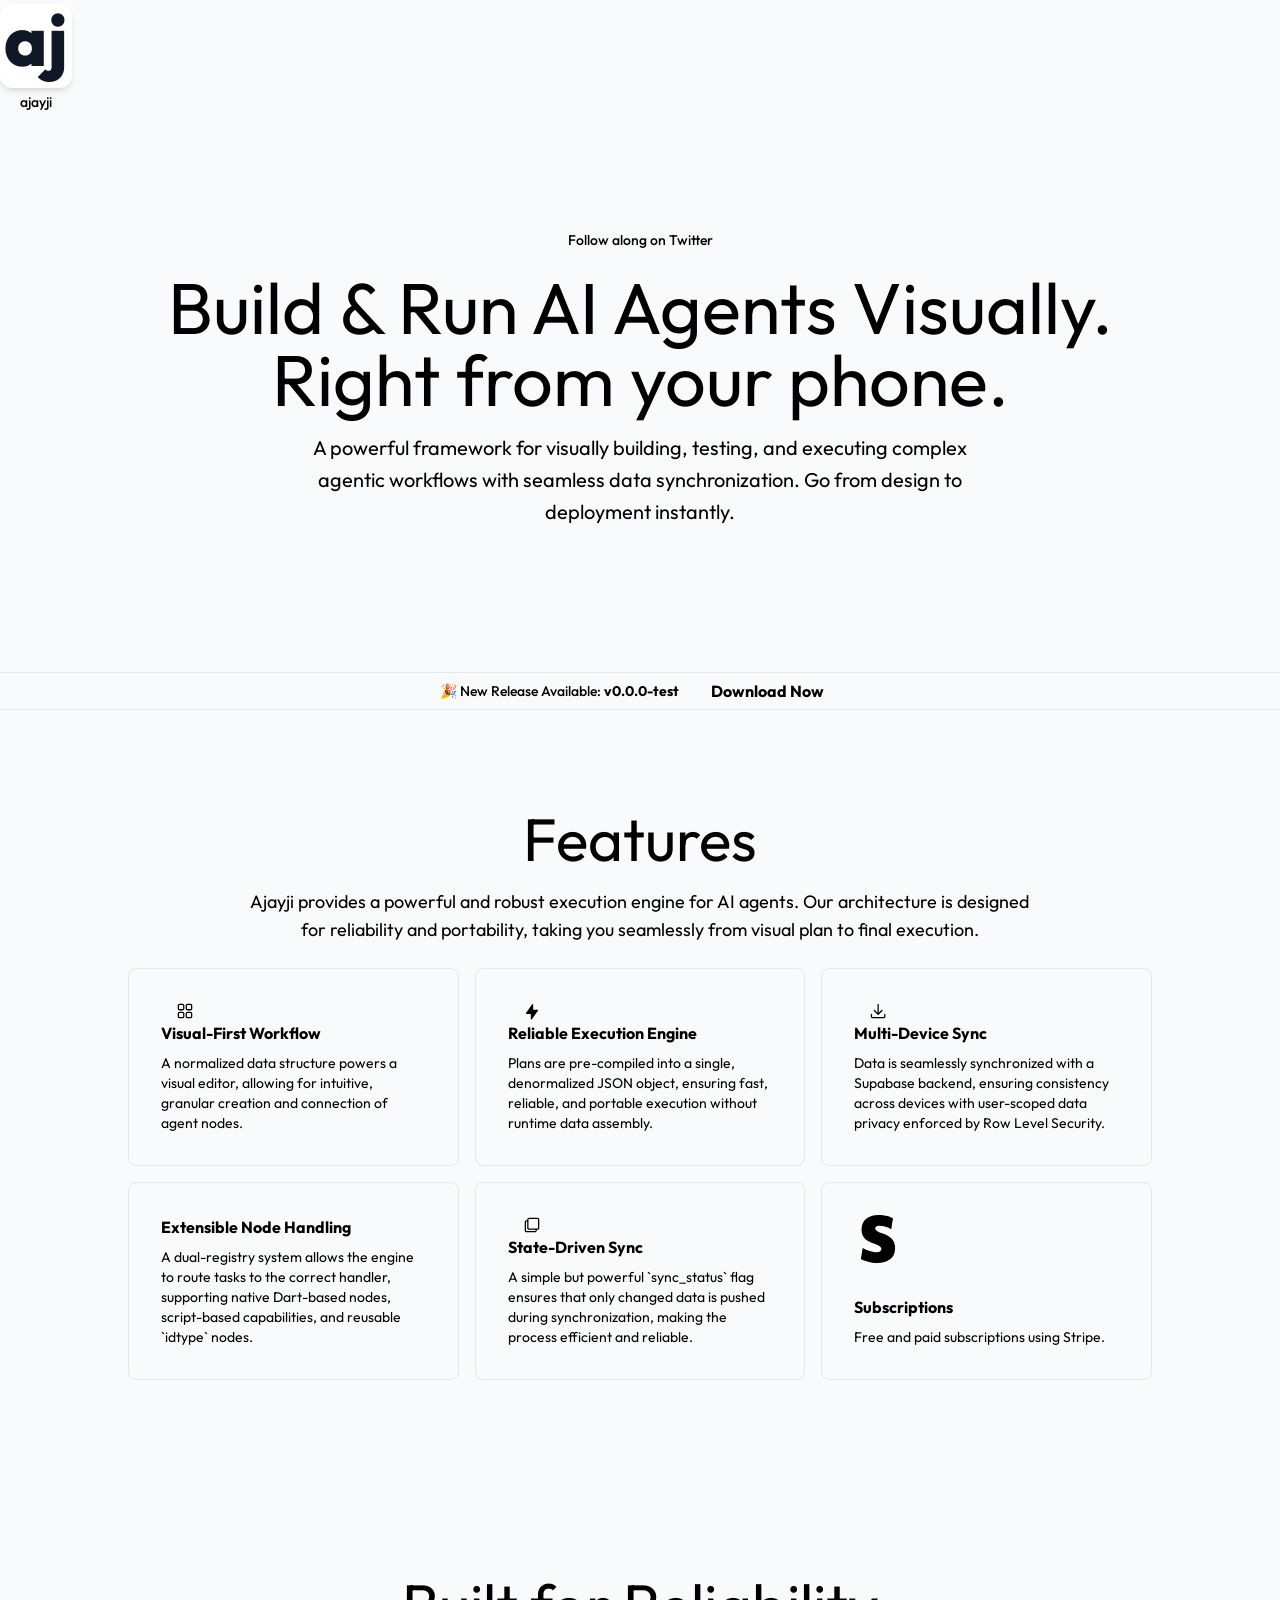
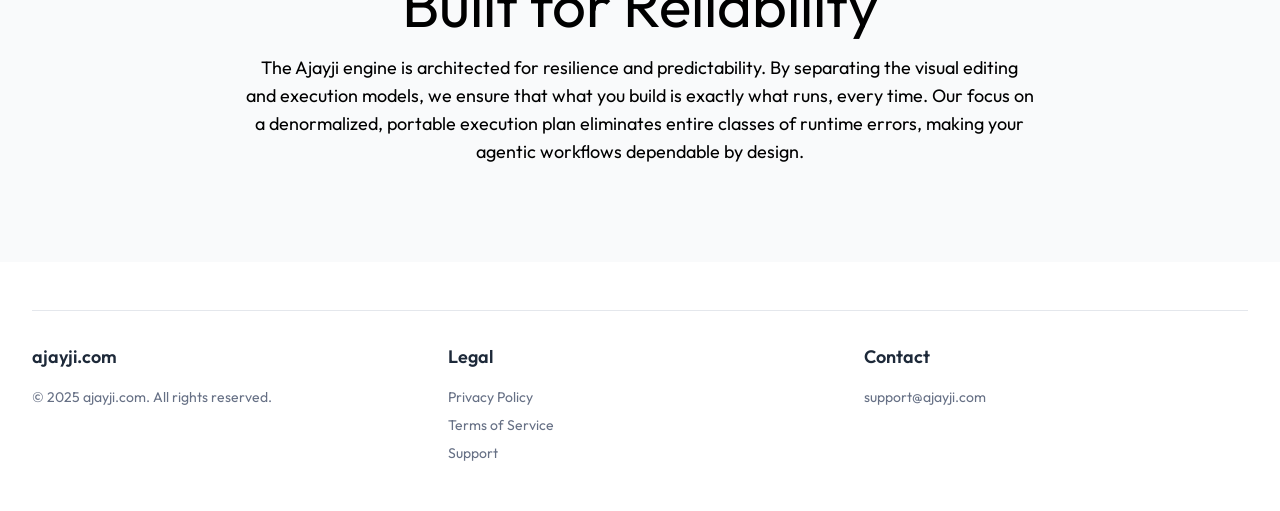
==== index.html @ 63d3f3fa "changed the text download now to black" ====
<!doctype html>
<html lang="en">
  <head>
    <meta charset="utf-8" />
    <meta name="viewport" content="width=device-width, initial-scale=1" />
    <link
      rel="preload"
      href="assets/7b0b24f36b1a6d0b-s.p.woff2"
      as="font"
      crossorigin=""
      type="font/woff2"
    />
    <link rel="stylesheet" href="css/styles.css" />
    <meta name="next-size-adjust" content="" />
    <meta
      name="theme-color"
      media="(prefers-color-scheme: light)"
      content="white"
    />
    <meta
      name="theme-color"
      media="(prefers-color-scheme: dark)"
      content="black"
    />
    <title>ajayji</title>
    <meta
      name="description"
      content="A powerful framework for visually building, testing, and executing complex agentic workflows with seamless data synchronization. Go from design to deployment instantly."
    />
    <link rel="author" href="https://ajayji.com" />
    <meta name="author" content="ajayji" />
    <link rel="manifest" href="/site.webmanifest" />
    <meta
      name="keywords"
      content="Next.js,React,Tailwind CSS,Server Components,Radix UI"
    />
    <meta name="creator" content="ajayji" />
    <meta property="og:title" content="ajayji" />
    <meta
      property="og:description"
      content="A powerful framework for visually building, testing, and executing complex agentic workflows with seamless data synchronization. Go from design to deployment instantly."
    />
    <meta property="og:url" content="https://ajayji.com" />
    <meta property="og:site_name" content="ajayji" />
    <meta property="og:locale" content="en_US" />
    <meta property="og:type" content="website" />
    <meta name="twitter:card" content="summary_large_image" />
    <meta name="twitter:creator" content="@teamajayji" />
    <meta name="twitter:title" content="ajayji" />
    <meta
      name="twitter:description"
      content="A powerful framework for visually building, testing, and executing complex agentic workflows with seamless data synchronization. Go from design to deployment instantly."
    />
    <meta name="twitter:image" content="https://ajayji.com/og.jpg" />
    <link rel="shortcut icon" href="/favicon.ico" />
    <link rel="icon" href="/favicon.ico" />
    <link rel="apple-touch-icon" href="/apple-touch-icon.png" />
      <link rel="preconnect" href="https://fonts.googleapis.com">
    <link rel="preconnect" href="https://fonts.gstatic.com" crossorigin>
    <link href="https://fonts.googleapis.com/css2?family=Outfit:wght@100..900&display=swap" rel="stylesheet">
  </head>
  <body class="__className_ed3508 dark:bg-gray-900">
    <div class="flex min-h-screen flex-col">
      <header class="z-40 bg-background flex justify-center pt-4">
        <div class="flex h-20 items-center justify-between py-6 container">
          <div class="flex gap-6 md:gap-10">
            <a class="flex flex-col items-center space-y-1 mt-1" href="/">
              <div
                class="bg-white dark:bg-gray-800 rounded-xl pt-0 pb-3 pl-1 pr-1 shadow-md"
              >
                <span
                  class="font-extrabold text-7xl leading-none text-black dark:text-white"
                  >aj
                </span>
              </div>
              <span class="text-sm font-medium">ajayji </span>
            </a>
          </div>
        </div>
      </header>
      <main class="flex-1">
        <section
          class="space-y-6 pb-8 pt-6 md:pb-12 md:pt-10 lg:py-32 flex justify-center"
        >
          <div class="container flex max-w-[64rem] flex-col items-center gap-4 text-center">
            <a class="rounded-2xl bg-muted px-4 py-1.5 text-sm font-medium" target="_blank" href="https://x.com/teamajayji">
              Follow along on Twitter
            </a>
            <h1 class="font-heading text-3xl sm:text-5xl md:text-6xl lg:text-7xl">
              Build & Run AI Agents Visually. Right from your phone.
            </h1>
            <p class="max-w-[42rem] leading-normal text-muted-foreground sm:text-xl sm:leading-8">
              A powerful framework for visually building, testing, and executing complex agentic workflows with seamless data synchronization. Go from design to deployment instantly.
            </p>
            <div class="space-x-4"></div>
          </div>
        </section>

        <!-- LATEST_RELEASE_START -->
        <section class="py-4 flex justify-center bg-blue-50 dark:bg-blue-900/20 border-y border-blue-100 dark:border-blue-800">
            <div class="container flex items-center justify-center gap-4 text-center">
                <span class="text-sm font-medium text-blue-800 dark:text-blue-200">
                    🎉 New Release Available: <strong>v0.0.0-test</strong>
                </span>
                <a href="https://github.com/teamajayji/release/releases/tag/v0.0.0-test" target="_blank" class="rounded-full bg-blue-600 px-4 py-1.5 text-xs font-bold text-black hover:bg-blue-700 transition-colors dark:text-black" style="color: black !important;">
                    Download Now
                </a>
            </div>
        </section>
        <!-- LATEST_RELEASE_END -->

        <section id="features" class="space-y-6 bg-slate-50 py-8 dark:bg-transparent md:py-12 lg:py-24 flex justify-center">
          <div class="container flex flex-col items-center">
            <div
              class="mx-auto flex max-w-[58rem] flex-col items-center space-y-4 text-center"
            >
              <h2
                class="font-heading text-3xl leading-[1.1] sm:text-3xl md:text-6xl"
              >
                Features
              </h2>
              <p
                class="max-w-[85%] leading-normal text-muted-foreground sm:text-lg sm:leading-7"
              >
                Ajayji provides a powerful and robust execution engine for AI
                agents. Our architecture is designed for reliability and
                portability, taking you seamlessly from visual plan to final
                execution.
              </p>
            </div>
            <div
              class="mx-auto grid justify-center gap-4 sm:grid-cols-2 md:max-w-[64rem] md:grid-cols-3 pt-6"
            >
              <div
                class="relative overflow-hidden rounded-lg border bg-background p-2"
              >
                <div
                  class="flex h-[180px] flex-col justify-between rounded-md p-6"
                >
                  <svg
                    width="24"
                    height="24"
                    viewBox="0 0 24 24"
                    fill="none"
                    xmlns="http://www.w3.org/2000/svg"
                    class="h-12 w-12 fill-current"
                  >
                    <path
                      fill-rule="evenodd"
                      clip-rule="evenodd"
                      d="M5.5 3.25C4.25736 3.25 3.25 4.25736 3.25 5.5V8.99998C3.25 10.2426 4.25736 11.25 5.5 11.25H9C10.2426 11.25 11.25 10.2426 11.25 8.99998V5.5C11.25 4.25736 10.2426 3.25 9 3.25H5.5ZM4.75 5.5C4.75 5.08579 5.08579 4.75 5.5 4.75H9C9.41421 4.75 9.75 5.08579 9.75 5.5V8.99998C9.75 9.41419 9.41421 9.74998 9 9.74998H5.5C5.08579 9.74998 4.75 9.41419 4.75 8.99998V5.5ZM5.5 12.75C4.25736 12.75 3.25 13.7574 3.25 15V18.5C3.25 19.7426 4.25736 20.75 5.5 20.75H9C10.2426 20.75 11.25 19.7427 11.25 18.5V15C11.25 13.7574 10.2426 12.75 9 12.75H5.5ZM4.75 15C4.75 14.5858 5.08579 14.25 5.5 14.25H9C9.41421 14.25 9.75 14.5858 9.75 15V18.5C9.75 18.9142 9.41421 19.25 9 19.25H5.5C5.08579 19.25 4.75 18.9142 4.75 18.5V15ZM12.75 5.5C12.75 4.25736 13.7574 3.25 15 3.25H18.5C19.7426 3.25 20.75 4.25736 20.75 5.5V8.99998C20.75 10.2426 19.7426 11.25 18.5 11.25H15C13.7574 11.25 12.75 10.2426 12.75 8.99998V5.5ZM15 4.75C14.5858 4.75 14.25 5.08579 14.25 5.5V8.99998C14.25 9.41419 14.5858 9.74998 15 9.74998H18.5C18.9142 9.74998 19.25 9.41419 19.25 8.99998V5.5C19.25 5.08579 18.9142 4.75 18.5 4.75H15ZM15 12.75C13.7574 12.75 12.75 13.7574 12.75 15V18.5C12.75 19.7426 13.7574 20.75 15 20.75H18.5C19.7426 20.75 20.75 19.7427 20.75 18.5V15C20.75 13.7574 19.7426 12.75 18.5 12.75H15ZM14.25 15C14.25 14.5858 14.5858 14.25 15 14.25H18.5C18.9142 14.25 19.25 14.5858 19.25 15V18.5C19.25 18.9142 18.9142 19.25 18.5 19.25H15C14.5858 19.25 14.25 18.9142 14.25 18.5V15Z"
                      fill="currentColor"
                    ></path>
                  </svg>
                  <div class="space-y-2">
                    <h3 class="font-bold">Visual-First Workflow</h3>
                    <p class="text-sm text-muted-foreground">
                      A normalized data structure powers a visual editor,
                      allowing for intuitive, granular creation and connection
                      of agent nodes.
                    </p>
                  </div>
                </div>
              </div>
              <div
                class="relative overflow-hidden rounded-lg border bg-background p-2"
              >
                <div
                  class="flex h-[180px] flex-col justify-between rounded-md p-6"
                >
                  <svg
                    width="24"
                    height="26"
                    viewBox="0 0 24 26"
                    fill="none"
                    xmlns="http://www.w3.org/2000/svg"
                    class="h-12 w-12 fill-current"
                  >
                    <path
                      d="M12.814 4.75L4.78516 16.0352H11.1859L11.1859 23.25L19.2148 11.9648L12.814 11.9648V4.75Z"
                      stroke="currentColor"
                      stroke-width="1.5"
                      stroke-linecap="round"
                      stroke-linejoin="round"
                    ></path>
                  </svg>
                  <div class="space-y-2">
                    <h3 class="font-bold">Reliable Execution Engine</h3>
                    <p class="text-sm">
                      Plans are pre-compiled into a single, denormalized JSON
                      object, ensuring fast, reliable, and portable execution
                      without runtime data assembly.
                    </p>
                  </div>
                </div>
              </div>
              <div
                class="relative overflow-hidden rounded-lg border bg-background p-2"
              >
                <div
                  class="flex h-[180px] flex-col justify-between rounded-md p-6"
                >
                  <svg
                    class="fill-current h-12 w-12"
                    width="25"
                    height="24"
                    viewBox="0 0 25 24"
                    fill="none"
                    xmlns="http://www.w3.org/2000/svg"
                  >
                    <path
                      fill-rule="evenodd"
                      clip-rule="evenodd"
                      d="M12.6686 16.75C12.4526 16.75 12.2579 16.6587 12.1211 16.5126L7.5115 11.9059C7.21851 11.6131 7.21836 11.1382 7.51116 10.8452C7.80396 10.5523 8.27883 10.5521 8.57182 10.8449L11.9186 14.1896V4C11.9186 3.58579 12.2544 3.25 12.6686 3.25C13.0828 3.25 13.4186 3.58579 13.4186 4V14.1854L16.7615 10.8449C17.0545 10.5521 17.5294 10.5523 17.8222 10.8453C18.115 11.1383 18.1148 11.6131 17.8218 11.9059L13.2469 16.4776C13.1093 16.644 12.9013 16.75 12.6686 16.75ZM5.41663 16C5.41663 15.5858 5.08084 15.25 4.66663 15.25C4.25241 15.25 3.91663 15.5858 3.91663 16V18.5C3.91663 19.7426 4.92399 20.75 6.16663 20.75H19.1675C20.4101 20.75 21.4175 19.7426 21.4175 18.5V16C21.4175 15.5858 21.0817 15.25 20.6675 15.25C20.2533 15.25 19.9175 15.5858 19.9175 16V18.5C19.9175 18.9142 19.5817 19.25 19.1675 19.25H6.16663C5.75241 19.25 5.41663 18.9142 5.41663 18.5V16Z"
                      fill="currentColor"
                    ></path>
                  </svg>
                  <div class="space-y-2">
                    <h3 class="font-bold">Multi-Device Sync</h3>
                    <p class="text-sm text-muted-foreground">
                      Data is seamlessly synchronized with a Supabase backend,
                      ensuring consistency across devices with user-scoped data
                      privacy enforced by Row Level Security.
                    </p>
                  </div>
                </div>
              </div>
              <div
                class="relative overflow-hidden rounded-lg border bg-background p-2"
              >
                <div
                  class="flex h-[180px] flex-col justify-between rounded-md p-6"
                >
                  <svg
                    width="24"
                    height="24"
                    viewBox="0 0 24 24"
                    fill="none"
                    xmlns="http://www.w3.org/2000/svg"
                    class="h-12 w-12 fill-current"
                  >
                    <path
                      fill-rule="evenodd"
                      clip-rule="evenodd"
                      d="M14 2.75C14 2.33579 14.3358 2 14.75 2C15.1642 2 15.5 2.33579 15.5 2.75V5.73291L17.75 5.73291H19C19.4142 5.73291 19.75 6.0687 19.75 6.48291C19.75 6.89712 19.4142 7.23291 19 7.23291H18.5L18.5 12.2329C18.5 15.5691 15.9866 18.3183 12.75 18.6901V21.25C12.75 21.6642 12.4142 22 12 22C11.5858 22 11.25 21.6642 11.25 21.25V18.6901C8.01342 18.3183 5.5 15.5691 5.5 12.2329L5.5 7.23291H5C4.58579 7.23291 4.25 6.89712 4.25 6.48291C4.25 6.0687 4.58579 5.73291 5 5.73291L6.25 5.73291L8.5 5.73291L8.5 2.75C8.5 2.33579 8.83579 2 9.25 2C9.66421 2 10 2.33579 10 2.75L10 5.73291L14 5.73291V2.75ZM7 7.23291L7 12.2329C7 14.9943 9.23858 17.2329 12 17.2329C14.7614 17.2329 17 14.9943 17 12.2329L17 7.23291L7 7.23291Z"
                      fill="currentColor"
                    ></path>
                  </svg>
                  <div class="space-y-2">
                    <h3 class="font-bold">Extensible Node Handling</h3>
                    <p class="text-sm text-muted-foreground">
                      A dual-registry system allows the engine to route tasks to
                      the correct handler, supporting native Dart-based nodes,
                      script-based capabilities, and reusable `idtype` nodes.
                    </p>
                  </div>
                </div>
              </div>
              <div
                class="relative overflow-hidden rounded-lg border bg-background p-2"
              >
                <div
                  class="flex h-[180px] flex-col justify-between rounded-md p-6"
                >
                  <svg
                    width="24"
                    height="24"
                    viewBox="0 0 24 24"
                    fill="none"
                    xmlns="http://www.w3.org/2000/svg"
                    class="h-12 w-12 fill-current"
                  >
                    <path
                      fill-rule="evenodd"
                      clip-rule="evenodd"
                      d="M7.75586 5.50098C7.75586 5.08676 8.09165 4.75098 8.50586 4.75098H18.4985C18.9127 4.75098 19.2485 5.08676 19.2485 5.50098L19.2485 15.4956C19.2485 15.9098 18.9127 16.2456 18.4985 16.2456H8.50586C8.09165 16.2456 7.75586 15.9098 7.75586 15.4956V5.50098ZM8.50586 3.25098C7.26322 3.25098 6.25586 4.25834 6.25586 5.50098V6.26318H5.50195C4.25931 6.26318 3.25195 7.27054 3.25195 8.51318V18.4995C3.25195 19.7422 4.25931 20.7495 5.50195 20.7495H15.4883C16.7309 20.7495 17.7383 19.7421 17.7383 18.4995L17.7383 17.7456H18.4985C19.7411 17.7456 20.7485 16.7382 20.7485 15.4956L20.7485 5.50097C20.7485 4.25833 19.7411 3.25098 18.4985 3.25098H8.50586ZM16.2383 17.7456H8.50586C7.26322 17.7456 6.25586 16.7382 6.25586 15.4956V7.76318H5.50195C5.08774 7.76318 4.75195 8.09897 4.75195 8.51318V18.4995C4.75195 18.9137 5.08774 19.2495 5.50195 19.2495H15.4883C15.9025 19.2495 16.2383 18.9137 16.2383 18.4995L16.2383 17.7456Z"
                      fill="currentColor"
                    ></path>
                  </svg>
                  <div class="space-y-2">
                    <h3 class="font-bold">State-Driven Sync</h3>
                    <p class="text-sm text-muted-foreground">
                      A simple but powerful `sync_status` flag ensures that only
                      changed data is pushed during synchronization, making the
                      process efficient and reliable.
                    </p>
                  </div>
                </div>
              </div>
              <div
                class="relative overflow-hidden rounded-lg border bg-background p-2"
              >
                <div
                  class="flex h-[180px] flex-col justify-between rounded-md p-6"
                >
                  <svg viewBox="0 0 24 24" class="h-12 w-12 fill-current">
                    <path
                      d="M13.976 9.15c-2.172-.806-3.356-1.426-3.356-2.409 0-.831.683-1.305 1.901-1.305 2.227 0 4.515.858 6.09 1.631l.89-5.494C18.252.975 15.697 0 12.165 0 9.667 0 7.589.654 6.104 1.872 4.56 3.147 3.757 4.992 3.757 7.218c0 4.039 2.467 5.76 6.476 7.219 2.585.92 3.445 1.574 3.445 2.583 0 .98-.84 1.545-2.354 1.545-1.875 0-4.965-.921-6.99-2.109l-.9 5.555C5.175 22.99 8.385 24 11.714 24c2.641 0 4.843-.624 6.328-1.813 1.664-1.305 2.525-3.236 2.525-5.732 0-4.128-2.524-5.851-6.594-7.305h.003z"
                    ></path>
                  </svg>
                  <div class="space-y-2">
                    <h3 class="font-bold">Subscriptions</h3>
                    <p class="text-sm text-muted-foreground">
                      Free and paid subscriptions using Stripe.
                    </p>
                  </div>
                </div>
              </div>
            </div>
          </div>
        </section>
        <section
          id="open-source"
          class="py-8 md:py-12 lg:py-24 flex justify-center"
        >
          <div
            class="container mx-auto flex max-w-[58rem] flex-col items-center justify-center gap-4 text-center"
          >
            <h2
              class="font-heading text-3xl leading-[1.1] sm:text-3xl md:text-6xl"
            >
              Built for Reliability
            </h2>
            <p
              class="max-w-[85%] leading-normal text-muted-foreground sm:text-lg sm:leading-7"
            >
              The Ajayji engine is architected for resilience and
              predictability. By separating the visual editing and execution
              models, we ensure that what you build is exactly what runs, every
              time. Our focus on a denormalized, portable execution plan
              eliminates entire classes of runtime errors, making your agentic
              workflows dependable by design.
            </p>
          </div>
        </section>
      </main>
      <footer class="bg-white dark:bg-gray-900">
        <div class="container mx-auto px-4 sm:px-6 lg:px-8 py-12">
          <div class="border-t border-gray-200 dark:border-gray-800 pt-8">
            <div
              class="grid grid-cols-1 md:grid-cols-3 gap-8 text-center md:text-left"
            >
              <div>
                <h3
                  class="text-lg font-semibold text-gray-800 dark:text-white/90 mb-4"
                >
                  ajayji.com
                </h3>
                <p class="text-sm text-gray-500 dark:text-gray-400">
                  © 2025 ajayji.com. All rights reserved.
                </p>
              </div>
              <div>
                <h3
                  class="text-lg font-semibold text-gray-800 dark:text-white/90 mb-4"
                >
                  Legal
                </h3>
                <ul class="space-y-2 text-sm text-gray-500 dark:text-gray-400">
                  <li>
                    <a
                      class="hover:text-brand-500 dark:hover:text-brand-400"
                      href="/privacy"
                      >Privacy Policy
                    </a>
                  </li>
                  <li>
                    <a
                      class="hover:text-brand-500 dark:hover:text-brand-400"
                      href="/terms-of-service"
                      >Terms of Service
                    </a>
                  </li>
                  <li>
                    <a
                      class="hover:text-brand-500 dark:hover:text-brand-400"
                      href="/support"
                      >Support
                    </a>
                  </li>
                </ul>
              </div>
              <div>
                <h3
                  class="text-lg font-semibold text-gray-800 dark:text-white/90 mb-4"
                >
                  Contact
                </h3>
                <p class="text-sm text-gray-500 dark:text-gray-400">
                  support@ajayji.com
                </p>
              </div>
            </div>
          </div>
        </div>
      </footer>
    </div>
    <script>
      (self.__next_f = self.__next_f || []).push([0]);
    </script>
    <script src="js/main.js" defer></script>
  </body>
</html>
---- css/styles.css ----
@font-face{font-family:Outfit;font-style:normal;font-weight:100 900;font-display:swap;src:url(../assets/98848575513c9742-s.woff2) format("woff2");unicode-range:u+0100-02ba,u+02bd-02c5,u+02c7-02cc,u+02ce-02d7,u+02dd-02ff,u+0304,u+0308,u+0329,u+1d00-1dbf,u+1e00-1e9f,u+1ef2-1eff,u+2020,u+20a0-20ab,u+20ad-20c0,u+2113,u+2c60-2c7f,u+a720-a7ff}@font-face{font-family:Outfit;font-style:normal;font-weight:100 900;font-display:swap;src:url(../assets/7b0b24f36b1a6d0b-s.p.woff2) format("woff2");unicode-range:u+00??,u+0131,u+0152-0153,u+02bb-02bc,u+02c6,u+02da,u+02dc,u+0304,u+0308,u+0329,u+2000-206f,u+20ac,u+2122,u+2191,u+2193,u+2212,u+2215,u+feff,u+fffd}@font-face{font-family:Outfit Fallback;src:local("Arial");ascent-override:100.18%;descent-override:26.05%;line-gap-override:0.00%;size-adjust:99.82%}.__className_ed3508{font-family:Outfit,Outfit Fallback;font-style:normal}

/*! tailwindcss v4.1.18 | MIT License | https://tailwindcss.com */@layer properties{@supports (((-webkit-hyphens:none)) and (not (margin-trim:inline))) or ((-moz-orient:inline) and (not (color:rgb(from red r g b)))){*,::backdrop,:after,:before{--tw-rotate-x:initial;--tw-rotate-y:initial;--tw-rotate-z:initial;--tw-skew-x:initial;--tw-skew-y:initial;--tw-pan-x:initial;--tw-pan-y:initial;--tw-pinch-zoom:initial;--tw-space-y-reverse:0;--tw-space-x-reverse:0;--tw-divide-x-reverse:0;--tw-border-style:solid;--tw-divide-y-reverse:0;--tw-leading:initial;--tw-font-weight:initial;--tw-ordinal:initial;--tw-slashed-zero:initial;--tw-numeric-figure:initial;--tw-numeric-spacing:initial;--tw-numeric-fraction:initial;--tw-shadow:0 0 #0000;--tw-shadow-color:initial;--tw-shadow-alpha:100%;--tw-inset-shadow:0 0 #0000;--tw-inset-shadow-color:initial;--tw-inset-shadow-alpha:100%;--tw-ring-color:initial;--tw-ring-shadow:0 0 #0000;--tw-inset-ring-color:initial;--tw-inset-ring-shadow:0 0 #0000;--tw-ring-inset:initial;--tw-ring-offset-width:0px;--tw-ring-offset-color:#fff;--tw-ring-offset-shadow:0 0 #0000;--tw-outline-style:solid;--tw-blur:initial;--tw-brightness:initial;--tw-contrast:initial;--tw-grayscale:initial;--tw-hue-rotate:initial;--tw-invert:initial;--tw-opacity:initial;--tw-saturate:initial;--tw-sepia:initial;--tw-drop-shadow:initial;--tw-drop-shadow-color:initial;--tw-drop-shadow-alpha:100%;--tw-drop-shadow-size:initial;--tw-backdrop-blur:initial;--tw-backdrop-brightness:initial;--tw-backdrop-contrast:initial;--tw-backdrop-grayscale:initial;--tw-backdrop-hue-rotate:initial;--tw-backdrop-invert:initial;--tw-backdrop-opacity:initial;--tw-backdrop-saturate:initial;--tw-backdrop-sepia:initial;--tw-translate-x:0;--tw-translate-y:0;--tw-translate-z:0;--tw-duration:initial;--tw-ease:initial}}}@layer theme{:host,:root{--color-orange-50:#fff6ed;--color-orange-500:#fb6514;--color-slate-50:oklch(98.4% .003 247.858);--color-gray-50:#f9fafb;--color-gray-100:#f2f4f7;--color-gray-200:#e4e7ec;--color-gray-300:#d0d5dd;--color-gray-400:#98a2b3;--color-gray-500:#667085;--color-gray-600:#475467;--color-gray-700:#344054;--color-gray-800:#1d2939;--color-gray-900:#101828;--color-black:#101828;--color-white:#fff;--spacing:.25rem;--container-3xl:48rem;--text-sm:.875rem;--text-sm--line-height:calc(1.25/.875);--text-lg:1.125rem;--text-lg--line-height:calc(1.75/1.125);--text-xl:1.25rem;--text-xl--line-height:calc(1.75/1.25);--text-2xl:1.5rem;--text-2xl--line-height:calc(2/1.5);--text-3xl:1.875rem;--text-3xl--line-height:calc(2.25/1.875);--text-4xl:2.25rem;--text-4xl--line-height:calc(2.5/2.25);--text-5xl:3rem;--text-5xl--line-height:1;--text-6xl:3.75rem;--text-6xl--line-height:1;--text-7xl:4.5rem;--text-7xl--line-height:1;--font-weight-normal:400;--font-weight-medium:500;--font-weight-semibold:600;--font-weight-bold:700;--font-weight-extrabold:800;--leading-normal:1.5;--radius-sm:.25rem;--radius-md:.375rem;--radius-lg:.5rem;--radius-xl:.75rem;--radius-2xl:1rem;--ease-in-out:cubic-bezier(.4,0,.2,1);--default-transition-duration:.15s;--default-transition-timing-function:cubic-bezier(.4,0,.2,1);--font-outfit:Outfit,sans-serif;--text-theme-sm:14px;--text-theme-sm--line-height:20px;--text-theme-xs:12px;--text-theme-xs--line-height:18px;--color-brand-50:#ecf3ff;--color-brand-300:#9cb9ff;--color-brand-400:#7592ff;--color-brand-500:#465fff;--color-brand-600:#3641f5;--color-gray-dark:#1a2231;--color-success-50:#ecfdf3;--color-success-500:#12b76a;--color-error-50:#fef3f2;--color-error-300:#fda29b;--color-error-500:#f04438;--color-error-600:#d92d20;--z-index-1:1}}@layer base{*,::backdrop,:after,:before{box-sizing:border-box;border:0 solid;margin:0;padding:0}::file-selector-button{box-sizing:border-box;border:0 solid;margin:0;padding:0}:host,html{-webkit-text-size-adjust:100%;tab-size:4;line-height:1.5;font-family:var(--default-font-family,ui-sans-serif,system-ui,sans-serif,"Apple Color Emoji","Segoe UI Emoji","Segoe UI Symbol","Noto Color Emoji");font-feature-settings:var(--default-font-feature-settings,normal);font-variation-settings:var(--default-font-variation-settings,normal);-webkit-tap-highlight-color:transparent}hr{height:0;color:inherit;border-top-width:1px}abbr:where([title]){-webkit-text-decoration:underline dotted;text-decoration:underline dotted}h1,h2,h3,h4,h5,h6{font-size:inherit;font-weight:inherit}a{color:inherit;-webkit-text-decoration:inherit;text-decoration:inherit}b,strong{font-weight:bolder}code,kbd,pre,samp{font-family:var(--default-mono-font-family,ui-monospace,SFMono-Regular,Menlo,Monaco,Consolas,"Liberation Mono","Courier New",monospace);font-feature-settings:var(--default-mono-font-feature-settings,normal);font-variation-settings:var(--default-mono-font-variation-settings,normal);font-size:1em}small{font-size:80%}sub,sup{vertical-align:baseline;font-size:75%;line-height:0;position:relative}sub{bottom:-.25em}sup{top:-.5em}table{text-indent:0;border-color:inherit;border-collapse:collapse}:-moz-focusring{outline:auto}progress{vertical-align:baseline}summary{display:list-item}menu,ol,ul{list-style:none}audio,canvas,embed,iframe,img,object,svg,video{vertical-align:middle;display:block}img,video{max-width:100%;height:auto}button,input,optgroup,select,textarea{font:inherit;font-feature-settings:inherit;font-variation-settings:inherit;letter-spacing:inherit;color:inherit;opacity:1;background-color:#0000;border-radius:0}::file-selector-button{font:inherit;font-feature-settings:inherit;font-variation-settings:inherit;letter-spacing:inherit;color:inherit;opacity:1;background-color:#0000;border-radius:0}:where(select:is([multiple],[size])) optgroup{font-weight:bolder}:where(select:is([multiple],[size])) optgroup option{padding-inline-start:20px}::file-selector-button{margin-inline-end:4px}::placeholder{opacity:1}@supports (not ((-webkit-appearance:-apple-pay-button))) or (contain-intrinsic-size:1px){::placeholder{color:currentColor}@supports (color:color-mix(in lab,red,red)){::placeholder{color:color-mix(in oklab,currentcolor 50%,transparent)}}}textarea{resize:vertical}::-webkit-search-decoration{-webkit-appearance:none}::-webkit-date-and-time-value{min-height:1lh;text-align:inherit}::-webkit-datetime-edit{display:inline-flex}::-webkit-datetime-edit-fields-wrapper{padding:0}::-webkit-datetime-edit,::-webkit-datetime-edit-year-field{padding-block:0}::-webkit-datetime-edit-day-field,::-webkit-datetime-edit-month-field{padding-block:0}::-webkit-datetime-edit-hour-field,::-webkit-datetime-edit-minute-field{padding-block:0}::-webkit-datetime-edit-millisecond-field,::-webkit-datetime-edit-second-field{padding-block:0}::-webkit-datetime-edit-meridiem-field{padding-block:0}::-webkit-calendar-picker-indicator{line-height:1}:-moz-ui-invalid{box-shadow:none}button,input:where([type=button],[type=reset],[type=submit]){appearance:button}::file-selector-button{appearance:button}::-webkit-inner-spin-button,::-webkit-outer-spin-button{height:auto}[hidden]:where(:not([hidden=until-found])){display:none!important}*,::backdrop,:after,:before{border-color:var(--color-gray-200,currentColor)}::file-selector-button{border-color:var(--color-gray-200,currentColor)}[role=button]:not(:disabled),button:not(:disabled){cursor:pointer}body{z-index:var(--z-index-1);background-color:var(--color-gray-50);font-family:var(--font-outfit);--tw-font-weight:var(--font-weight-normal);font-weight:var(--font-weight-normal);position:relative}}@layer components;@layer utilities{.collapse{visibility:collapse}.invisible{visibility:hidden}.visible{visibility:visible}.sr-only{clip-path:inset(50%);white-space:nowrap;border-width:0;width:1px;height:1px;margin:-1px;padding:0;position:absolute;overflow:hidden}.not-sr-only{clip-path:none;white-space:normal;width:auto;height:auto;margin:0;padding:0;position:static;overflow:visible}.absolute{position:absolute}.fixed{position:fixed}.relative{position:relative}.static{position:static}.sticky{position:sticky}.isolate{isolation:isolate}.isolation-auto{isolation:auto}.z-40{z-index:40}.container{width:100%}@media (min-width:375px){.container{max-width:375px}}@media (min-width:425px){.container{max-width:425px}}@media (min-width:640px){.container{max-width:640px}}@media (min-width:768px){.container{max-width:768px}}@media (min-width:1024px){.container{max-width:1024px}}@media (min-width:1280px){.container{max-width:1280px}}@media (min-width:1536px){.container{max-width:1536px}}@media (min-width:2000px){.container{max-width:2000px}}.mx-auto{margin-inline:auto}.mt-1{margin-top:calc(var(--spacing)*1)}.mt-2{margin-top:calc(var(--spacing)*2)}.mt-4{margin-top:calc(var(--spacing)*4)}.mb-4{margin-bottom:calc(var(--spacing)*4)}.mb-6{margin-bottom:calc(var(--spacing)*6)}.mb-8{margin-bottom:calc(var(--spacing)*8)}.block{display:block}.contents{display:contents}.flex{display:flex}.flow-root{display:flow-root}.grid{display:grid}.hidden{display:none}.inline{display:inline}.inline-block{display:inline-block}.inline-flex{display:inline-flex}.inline-grid{display:inline-grid}.inline-table{display:inline-table}.list-item{display:list-item}.table{display:table}.table-caption{display:table-caption}.table-cell{display:table-cell}.table-column{display:table-column}.table-column-group{display:table-column-group}.table-footer-group{display:table-footer-group}.table-header-group{display:table-header-group}.table-row{display:table-row}.table-row-group{display:table-row-group}.h-12{height:calc(var(--spacing)*12)}.h-20{height:calc(var(--spacing)*20)}.h-\[180px\]{height:180px}.min-h-screen{min-height:100vh}.w-12{width:calc(var(--spacing)*12)}.max-w-3xl{max-width:var(--container-3xl)}.max-w-\[42rem\]{max-width:42rem}.max-w-\[58rem\]{max-width:58rem}.max-w-\[64rem\]{max-width:64rem}.max-w-\[85\%\]{max-width:85%}.flex-1{flex:1}.shrink{flex-shrink:1}.grow{flex-grow:1}.border-collapse{border-collapse:collapse}.transform{transform:var(--tw-rotate-x,)var(--tw-rotate-y,)var(--tw-rotate-z,)var(--tw-skew-x,)var(--tw-skew-y,)}.cursor-not-allowed{cursor:not-allowed}.touch-pinch-zoom{--tw-pinch-zoom:pinch-zoom;touch-action:var(--tw-pan-x,)var(--tw-pan-y,)var(--tw-pinch-zoom,)}.resize{resize:both}.list-inside{list-style-position:inside}.list-disc{list-style-type:disc}.grid-cols-1{grid-template-columns:repeat(1,minmax(0,1fr))}.flex-col{flex-direction:column}.flex-wrap{flex-wrap:wrap}.items-center{align-items:center}.justify-between{justify-content:space-between}.justify-center{justify-content:center}.gap-2{gap:calc(var(--spacing)*2)}.gap-4{gap:calc(var(--spacing)*4)}.gap-6{gap:calc(var(--spacing)*6)}.gap-8{gap:calc(var(--spacing)*8)}:where(.space-y-1>:not(:last-child)){--tw-space-y-reverse:0;margin-block-start:calc(calc(var(--spacing)*1)*var(--tw-space-y-reverse));margin-block-end:calc(calc(var(--spacing)*1)*calc(1 - var(--tw-space-y-reverse)))}:where(.space-y-2>:not(:last-child)){--tw-space-y-reverse:0;margin-block-start:calc(calc(var(--spacing)*2)*var(--tw-space-y-reverse));margin-block-end:calc(calc(var(--spacing)*2)*calc(1 - var(--tw-space-y-reverse)))}:where(.space-y-4>:not(:last-child)){--tw-space-y-reverse:0;margin-block-start:calc(calc(var(--spacing)*4)*var(--tw-space-y-reverse));margin-block-end:calc(calc(var(--spacing)*4)*calc(1 - var(--tw-space-y-reverse)))}:where(.space-y-6>:not(:last-child)){--tw-space-y-reverse:0;margin-block-start:calc(calc(var(--spacing)*6)*var(--tw-space-y-reverse));margin-block-end:calc(calc(var(--spacing)*6)*calc(1 - var(--tw-space-y-reverse)))}:where(.space-y-8>:not(:last-child)){--tw-space-y-reverse:0;margin-block-start:calc(calc(var(--spacing)*8)*var(--tw-space-y-reverse));margin-block-end:calc(calc(var(--spacing)*8)*calc(1 - var(--tw-space-y-reverse)))}:where(.space-y-reverse>:not(:last-child)){--tw-space-y-reverse:1}:where(.space-x-4>:not(:last-child)){--tw-space-x-reverse:0;margin-inline-start:calc(calc(var(--spacing)*4)*var(--tw-space-x-reverse));margin-inline-end:calc(calc(var(--spacing)*4)*calc(1 - var(--tw-space-x-reverse)))}:where(.space-x-reverse>:not(:last-child)){--tw-space-x-reverse:1}:where(.divide-x>:not(:last-child)){--tw-divide-x-reverse:0;border-inline-style:var(--tw-border-style);border-inline-start-width:calc(1px*var(--tw-divide-x-reverse));border-inline-end-width:calc(1px*calc(1 - var(--tw-divide-x-reverse)))}:where(.divide-y>:not(:last-child)){--tw-divide-y-reverse:0;border-bottom-style:var(--tw-border-style);border-top-style:var(--tw-border-style);border-top-width:calc(1px*var(--tw-divide-y-reverse));border-bottom-width:calc(1px*calc(1 - var(--tw-divide-y-reverse)))}:where(.divide-y-reverse>:not(:last-child)){--tw-divide-y-reverse:1}.truncate{text-overflow:ellipsis;white-space:nowrap}.overflow-hidden,.truncate{overflow:hidden}.rounded-2xl{border-radius:var(--radius-2xl)}.rounded-lg{border-radius:var(--radius-lg)}.rounded-md{border-radius:var(--radius-md)}.rounded-xl{border-radius:var(--radius-xl)}.rounded-s{border-end-start-radius:.25rem}.rounded-s,.rounded-ss{border-start-start-radius:.25rem}.rounded-e{border-end-end-radius:.25rem}.rounded-e,.rounded-se{border-start-end-radius:.25rem}.rounded-ee{border-end-end-radius:.25rem}.rounded-es{border-end-start-radius:.25rem}.rounded-t{border-top-right-radius:.25rem}.rounded-l,.rounded-t{border-top-left-radius:.25rem}.rounded-l{border-bottom-left-radius:.25rem}.rounded-tl{border-top-left-radius:.25rem}.rounded-r{border-bottom-right-radius:.25rem}.rounded-r,.rounded-tr{border-top-right-radius:.25rem}.rounded-b{border-bottom-left-radius:.25rem}.rounded-b,.rounded-br{border-bottom-right-radius:.25rem}.rounded-bl{border-bottom-left-radius:.25rem}.border{border-style:var(--tw-border-style);border-width:1px}.border-x{border-inline-style:var(--tw-border-style);border-inline-width:1px}.border-y{border-block-style:var(--tw-border-style);border-block-width:1px}.border-s{border-inline-start-style:var(--tw-border-style);border-inline-start-width:1px}.border-e{border-inline-end-style:var(--tw-border-style);border-inline-end-width:1px}.border-t{border-top-style:var(--tw-border-style);border-top-width:1px}.border-r{border-right-style:var(--tw-border-style);border-right-width:1px}.border-b{border-bottom-style:var(--tw-border-style);border-bottom-width:1px}.border-l{border-left-style:var(--tw-border-style);border-left-width:1px}.border-gray-200{border-color:var(--color-gray-200)}.bg-brand-500{background-color:var(--color-brand-500)}.bg-error-500{background-color:var(--color-error-500)}.bg-slate-50{background-color:var(--color-slate-50)}.bg-white{background-color:var(--color-white)}.bg-repeat{background-repeat:repeat}.fill-current{fill:currentColor}.p-2{padding:calc(var(--spacing)*2)}.p-6{padding:calc(var(--spacing)*6)}.px-4{padding-inline:calc(var(--spacing)*4)}.px-5{padding-inline:calc(var(--spacing)*5)}.py-1\.5{padding-block:calc(var(--spacing)*1.5)}.py-3{padding-block:calc(var(--spacing)*3)}.py-3\.5{padding-block:calc(var(--spacing)*3.5)}.py-6{padding-block:calc(var(--spacing)*6)}.py-8{padding-block:calc(var(--spacing)*8)}.py-12{padding-block:calc(var(--spacing)*12)}.pt-0{padding-top:calc(var(--spacing)*0)}.pt-4{padding-top:calc(var(--spacing)*4)}.pt-6{padding-top:calc(var(--spacing)*6)}.pt-8{padding-top:calc(var(--spacing)*8)}.pr-1{padding-right:calc(var(--spacing)*1)}.pb-3{padding-bottom:calc(var(--spacing)*3)}.pb-8{padding-bottom:calc(var(--spacing)*8)}.pl-1{padding-left:calc(var(--spacing)*1)}.text-center{text-align:center}.text-2xl{font-size:var(--text-2xl);line-height:var(--tw-leading,var(--text-2xl--line-height))}.text-3xl{font-size:var(--text-3xl);line-height:var(--tw-leading,var(--text-3xl--line-height))}.text-7xl{font-size:var(--text-7xl);line-height:var(--tw-leading,var(--text-7xl--line-height))}.text-lg{font-size:var(--text-lg);line-height:var(--tw-leading,var(--text-lg--line-height))}.text-sm{font-size:var(--text-sm);line-height:var(--tw-leading,var(--text-sm--line-height))}.leading-\[1\.1\]{--tw-leading:1.1;line-height:1.1}.leading-none{--tw-leading:1;line-height:1}.leading-normal{--tw-leading:var(--leading-normal);line-height:var(--leading-normal)}.font-bold{--tw-font-weight:var(--font-weight-bold);font-weight:var(--font-weight-bold)}.font-extrabold{--tw-font-weight:var(--font-weight-extrabold);font-weight:var(--font-weight-extrabold)}.font-medium{--tw-font-weight:var(--font-weight-medium);font-weight:var(--font-weight-medium)}.font-semibold{--tw-font-weight:var(--font-weight-semibold);font-weight:var(--font-weight-semibold)}.text-wrap{text-wrap:wrap}.text-clip{text-overflow:clip}.text-ellipsis{text-overflow:ellipsis}.text-black{color:var(--color-black)}.text-brand-500{color:var(--color-brand-500)}.text-gray-500{color:var(--color-gray-500)}.text-gray-600{color:var(--color-gray-600)}.text-gray-700{color:var(--color-gray-700)}.text-gray-800{color:var(--color-gray-800)}.text-white{color:var(--color-white)}.capitalize{text-transform:capitalize}.lowercase{text-transform:lowercase}.normal-case{text-transform:none}.uppercase{text-transform:uppercase}.italic{font-style:italic}.not-italic{font-style:normal}.diagonal-fractions{--tw-numeric-fraction:diagonal-fractions}.diagonal-fractions,.lining-nums{font-variant-numeric:var(--tw-ordinal,)var(--tw-slashed-zero,)var(--tw-numeric-figure,)var(--tw-numeric-spacing,)var(--tw-numeric-fraction,)}.lining-nums{--tw-numeric-figure:lining-nums}.oldstyle-nums{--tw-numeric-figure:oldstyle-nums}.oldstyle-nums,.ordinal{font-variant-numeric:var(--tw-ordinal,)var(--tw-slashed-zero,)var(--tw-numeric-figure,)var(--tw-numeric-spacing,)var(--tw-numeric-fraction,)}.ordinal{--tw-ordinal:ordinal}.proportional-nums{--tw-numeric-spacing:proportional-nums}.proportional-nums,.slashed-zero{font-variant-numeric:var(--tw-ordinal,)var(--tw-slashed-zero,)var(--tw-numeric-figure,)var(--tw-numeric-spacing,)var(--tw-numeric-fraction,)}.slashed-zero{--tw-slashed-zero:slashed-zero}.stacked-fractions{--tw-numeric-fraction:stacked-fractions}.stacked-fractions,.tabular-nums{font-variant-numeric:var(--tw-ordinal,)var(--tw-slashed-zero,)var(--tw-numeric-figure,)var(--tw-numeric-spacing,)var(--tw-numeric-fraction,)}.tabular-nums{--tw-numeric-spacing:tabular-nums}.normal-nums{font-variant-numeric:normal}.line-through{text-decoration-line:line-through}.no-underline{text-decoration-line:none}.overline{text-decoration-line:overline}.underline{text-decoration-line:underline}.antialiased{-webkit-font-smoothing:antialiased;-moz-osx-font-smoothing:grayscale}.subpixel-antialiased{-webkit-font-smoothing:auto;-moz-osx-font-smoothing:auto}.opacity-50{opacity:.5}.opacity-80{opacity:.8}.shadow{--tw-shadow:0 1px 3px 0 var(--tw-shadow-color,#0000001a),0 1px 2px -1px var(--tw-shadow-color,#0000001a)}.shadow,.shadow-md{box-shadow:var(--tw-inset-shadow),var(--tw-inset-ring-shadow),var(--tw-ring-offset-shadow),var(--tw-ring-shadow),var(--tw-shadow)}.shadow-md{--tw-shadow:0 4px 6px -1px var(--tw-shadow-color,#0000001a),0 2px 4px -2px var(--tw-shadow-color,#0000001a)}.shadow-theme-xs{--tw-shadow:0px 1px 2px 0px var(--tw-shadow-color,#1018280d)}.ring-1,.shadow-theme-xs{box-shadow:var(--tw-inset-shadow),var(--tw-inset-ring-shadow),var(--tw-ring-offset-shadow),var(--tw-ring-shadow),var(--tw-shadow)}.ring-1{--tw-ring-shadow:var(--tw-ring-inset,)0 0 0 calc(1px + var(--tw-ring-offset-width))var(--tw-ring-color,currentcolor)}.ring-gray-300{--tw-ring-color:var(--color-gray-300)}.outline{outline-style:var(--tw-outline-style);outline-width:1px}.blur{--tw-blur:blur(8px)}.blur,.drop-shadow{filter:var(--tw-blur,)var(--tw-brightness,)var(--tw-contrast,)var(--tw-grayscale,)var(--tw-hue-rotate,)var(--tw-invert,)var(--tw-saturate,)var(--tw-sepia,)var(--tw-drop-shadow,)}.drop-shadow{--tw-drop-shadow-size:drop-shadow(0 1px 2px var(--tw-drop-shadow-color,#0000001a))drop-shadow(0 1px 1px var(--tw-drop-shadow-color,#0000000f));--tw-drop-shadow:drop-shadow(0 1px 2px #0000001a)drop-shadow(0 1px 1px #0000000f)}.grayscale{--tw-grayscale:grayscale(100%)}.grayscale,.invert{filter:var(--tw-blur,)var(--tw-brightness,)var(--tw-contrast,)var(--tw-grayscale,)var(--tw-hue-rotate,)var(--tw-invert,)var(--tw-saturate,)var(--tw-sepia,)var(--tw-drop-shadow,)}.invert{--tw-invert:invert(100%)}.sepia{--tw-sepia:sepia(100%)}.filter,.sepia{filter:var(--tw-blur,)var(--tw-brightness,)var(--tw-contrast,)var(--tw-grayscale,)var(--tw-hue-rotate,)var(--tw-invert,)var(--tw-saturate,)var(--tw-sepia,)var(--tw-drop-shadow,)}.backdrop-blur{--tw-backdrop-blur:blur(8px)}.backdrop-blur,.backdrop-grayscale{-webkit-backdrop-filter:var(--tw-backdrop-blur,)var(--tw-backdrop-brightness,)var(--tw-backdrop-contrast,)var(--tw-backdrop-grayscale,)var(--tw-backdrop-hue-rotate,)var(--tw-backdrop-invert,)var(--tw-backdrop-opacity,)var(--tw-backdrop-saturate,)var(--tw-backdrop-sepia,);backdrop-filter:var(--tw-backdrop-blur,)var(--tw-backdrop-brightness,)var(--tw-backdrop-contrast,)var(--tw-backdrop-grayscale,)var(--tw-backdrop-hue-rotate,)var(--tw-backdrop-invert,)var(--tw-backdrop-opacity,)var(--tw-backdrop-saturate,)var(--tw-backdrop-sepia,)}.backdrop-grayscale{--tw-backdrop-grayscale:grayscale(100%)}.backdrop-invert{--tw-backdrop-invert:invert(100%)}.backdrop-invert,.backdrop-sepia{-webkit-backdrop-filter:var(--tw-backdrop-blur,)var(--tw-backdrop-brightness,)var(--tw-backdrop-contrast,)var(--tw-backdrop-grayscale,)var(--tw-backdrop-hue-rotate,)var(--tw-backdrop-invert,)var(--tw-backdrop-opacity,)var(--tw-backdrop-saturate,)var(--tw-backdrop-sepia,);backdrop-filter:var(--tw-backdrop-blur,)var(--tw-backdrop-brightness,)var(--tw-backdrop-contrast,)var(--tw-backdrop-grayscale,)var(--tw-backdrop-hue-rotate,)var(--tw-backdrop-invert,)var(--tw-backdrop-opacity,)var(--tw-backdrop-saturate,)var(--tw-backdrop-sepia,)}.backdrop-sepia{--tw-backdrop-sepia:sepia(100%)}.backdrop-filter{-webkit-backdrop-filter:var(--tw-backdrop-blur,)var(--tw-backdrop-brightness,)var(--tw-backdrop-contrast,)var(--tw-backdrop-grayscale,)var(--tw-backdrop-hue-rotate,)var(--tw-backdrop-invert,)var(--tw-backdrop-opacity,)var(--tw-backdrop-saturate,)var(--tw-backdrop-sepia,);backdrop-filter:var(--tw-backdrop-blur,)var(--tw-backdrop-brightness,)var(--tw-backdrop-contrast,)var(--tw-backdrop-grayscale,)var(--tw-backdrop-hue-rotate,)var(--tw-backdrop-invert,)var(--tw-backdrop-opacity,)var(--tw-backdrop-saturate,)var(--tw-backdrop-sepia,)}.transition{transition-property:color,background-color,border-color,outline-color,text-decoration-color,fill,stroke,--tw-gradient-from,--tw-gradient-via,--tw-gradient-to,opacity,box-shadow,transform,translate,scale,rotate,filter,-webkit-backdrop-filter,backdrop-filter,display,content-visibility,overlay,pointer-events;transition-timing-function:var(--tw-ease,var(--default-transition-timing-function));transition-duration:var(--tw-duration,var(--default-transition-duration))}.transition-colors{transition-property:color,background-color,border-color,outline-color,text-decoration-color,fill,stroke,--tw-gradient-from,--tw-gradient-via,--tw-gradient-to;transition-timing-function:var(--tw-ease,var(--default-transition-timing-function));transition-duration:var(--tw-duration,var(--default-transition-duration))}:where(.divide-x-reverse>:not(:last-child)){--tw-divide-x-reverse:1}.ring-inset{--tw-ring-inset:inset}@media (hover:hover){.hover\:bg-brand-600:hover{background-color:var(--color-brand-600)}.hover\:bg-error-600:hover{background-color:var(--color-error-600)}.hover\:bg-gray-50:hover{background-color:var(--color-gray-50)}.hover\:text-brand-500:hover{color:var(--color-brand-500)}.hover\:text-brand-600:hover{color:var(--color-brand-600)}}.disabled\:bg-brand-300:disabled{background-color:var(--color-brand-300)}.disabled\:bg-error-300:disabled{background-color:var(--color-error-300)}@media (min-width:640px){.sm\:mb-8{margin-bottom:calc(var(--spacing)*8)}.sm\:grid-cols-2{grid-template-columns:repeat(2,minmax(0,1fr))}.sm\:px-6{padding-inline:calc(var(--spacing)*6)}.sm\:py-16{padding-block:calc(var(--spacing)*16)}.sm\:text-3xl{font-size:var(--text-3xl);line-height:var(--tw-leading,var(--text-3xl--line-height))}.sm\:text-4xl{font-size:var(--text-4xl);line-height:var(--tw-leading,var(--text-4xl--line-height))}.sm\:text-5xl{font-size:var(--text-5xl);line-height:var(--tw-leading,var(--text-5xl--line-height))}.sm\:text-lg{font-size:var(--text-lg);line-height:var(--tw-leading,var(--text-lg--line-height))}.sm\:text-sm{font-size:var(--text-sm);line-height:var(--tw-leading,var(--text-sm--line-height))}.sm\:text-xl{font-size:var(--text-xl);line-height:var(--tw-leading,var(--text-xl--line-height))}.sm\:leading-7{--tw-leading:calc(var(--spacing)*7);line-height:calc(var(--spacing)*7)}.sm\:leading-8{--tw-leading:calc(var(--spacing)*8);line-height:calc(var(--spacing)*8)}}@media (min-width:768px){.md\:flex{display:flex}.md\:max-w-\[64rem\]{max-width:64rem}.md\:grid-cols-3{grid-template-columns:repeat(3,minmax(0,1fr))}.md\:gap-10{gap:calc(var(--spacing)*10)}.md\:py-12{padding-block:calc(var(--spacing)*12)}.md\:pt-10{padding-top:calc(var(--spacing)*10)}.md\:pb-12{padding-bottom:calc(var(--spacing)*12)}.md\:text-left{text-align:left}.md\:text-6xl{font-size:var(--text-6xl);line-height:var(--tw-leading,var(--text-6xl--line-height))}}@media (min-width:1024px){.lg\:px-8{padding-inline:calc(var(--spacing)*8)}.lg\:py-20{padding-block:calc(var(--spacing)*20)}.lg\:py-24{padding-block:calc(var(--spacing)*24)}.lg\:py-32{padding-block:calc(var(--spacing)*32)}.lg\:text-5xl{font-size:var(--text-5xl);line-height:var(--tw-leading,var(--text-5xl--line-height))}.lg\:text-7xl{font-size:var(--text-7xl);line-height:var(--tw-leading,var(--text-7xl--line-height))}}.dark\:border-gray-800:is(.dark *){border-color:var(--color-gray-800)}.dark\:bg-gray-800:is(.dark *){background-color:var(--color-gray-800)}.dark\:bg-gray-900:is(.dark *){background-color:var(--color-gray-900)}.dark\:bg-transparent:is(.dark *){background-color:#0000}.dark\:text-gray-300:is(.dark *){color:var(--color-gray-300)}.dark\:text-gray-400:is(.dark *){color:var(--color-gray-400)}.dark\:text-white:is(.dark *){color:var(--color-white)}.dark\:text-white\/90:is(.dark *){color:#ffffffe6}@supports (color:color-mix(in lab,red,red)){.dark\:text-white\/90:is(.dark *){color:color-mix(in oklab,var(--color-white)90%,transparent)}}.dark\:ring-gray-700:is(.dark *){--tw-ring-color:var(--color-gray-700)}@media (hover:hover){.dark\:hover\:bg-white\/\[0\.03\]:is(.dark *):hover{background-color:#ffffff08}@supports (color:color-mix(in lab,red,red)){.dark\:hover\:bg-white\/\[0\.03\]:is(.dark *):hover{background-color:color-mix(in oklab,var(--color-white)3%,transparent)}}.dark\:hover\:text-brand-400:is(.dark *):hover{color:var(--color-brand-400)}.dark\:hover\:text-gray-300:is(.dark *):hover{color:var(--color-gray-300)}}input[type=date]::-webkit-inner-spin-button,input[type=time]::-webkit-inner-spin-button{-webkit-appearance:none;display:none}input[type=date]::-webkit-calendar-picker-indicator,input[type=time]::-webkit-calendar-picker-indicator{-webkit-appearance:none;display:none}}.dark .custom-scrollbar::-webkit-scrollbar-thumb{background-color:#344054}.apexcharts-text{fill:var(--color-gray-700)!important}.apexcharts-text:is(.dark *){fill:var(--color-gray-400)!important}.apexcharts-tooltip.apexcharts-theme-light{gap:calc(var(--spacing)*1);padding:calc(var(--spacing)*3);border-radius:var(--radius-lg)!important;border-color:var(--color-gray-200)!important;--tw-shadow:0px 1px 3px 0px var(--tw-shadow-color,#1018281a),0px 1px 2px 0px var(--tw-shadow-color,#1018280f)!important;box-shadow:var(--tw-inset-shadow),var(--tw-inset-ring-shadow),var(--tw-ring-offset-shadow),var(--tw-ring-shadow),var(--tw-shadow)!important}.apexcharts-tooltip.apexcharts-theme-light:is(.dark *){border-color:var(--color-gray-800)!important;background-color:var(--color-gray-900)!important}.apexcharts-legend-text{padding-left:calc(var(--spacing)*5)!important;color:var(--color-gray-700)!important}.apexcharts-legend-text:is(.dark *){color:var(--color-gray-400)!important}.apexcharts-tooltip-series-group,.apexcharts-tooltip-title,.apexcharts-tooltip-y-group{padding:calc(var(--spacing)*0)!important}.apexcharts-tooltip-title{margin-bottom:calc(var(--spacing)*0)!important;border-bottom-style:var(--tw-border-style)!important;--tw-leading:calc(var(--spacing)*4)!important;font-size:10px!important;line-height:calc(var(--spacing)*4)!important;color:var(--color-gray-800)!important;background-color:#0000!important;border-bottom-width:0!important}.apexcharts-tooltip-title:is(.dark *){color:#ffffffe6!important}@supports (color:color-mix(in lab,red,red)){.apexcharts-tooltip-title:is(.dark *){color:color-mix(in oklab,var(--color-white)90%,transparent)!important}}.apexcharts-tooltip-text{font-size:var(--text-theme-xs)!important;line-height:var(--tw-leading,var(--text-theme-xs--line-height))!important;color:var(--color-gray-700)!important}.apexcharts-tooltip-text:is(.dark *){color:#ffffffe6!important}@supports (color:color-mix(in lab,red,red)){.apexcharts-tooltip-text:is(.dark *){color:color-mix(in oklab,var(--color-white)90%,transparent)!important}}.apexcharts-tooltip-text-y-value{--tw-font-weight:var(--font-weight-medium)!important;font-weight:var(--font-weight-medium)!important}.apexcharts-gridline{stroke:var(--color-gray-100)!important}.apexcharts-gridline:is(.dark *){stroke:var(--color-gray-800)!important}.flatpickr-wrapper{width:100%}.flatpickr-calendar{margin-top:calc(var(--spacing)*2);border-radius:var(--radius-xl)!important;border-style:var(--tw-border-style)!important;border-width:1px!important;border-color:var(--color-gray-200)!important;background-color:var(--color-white)!important;padding:calc(var(--spacing)*5)!important;color:var(--color-gray-500)!important}@media (min-width:375px){.flatpickr-calendar{width:auto!important}}.flatpickr-calendar:is(.dark *){border-color:var(--color-gray-800)!important;background-color:var(--color-gray-dark)!important;color:var(--color-gray-400)!important;--tw-shadow:0px 20px 24px -4px var(--tw-shadow-color,#10182814),0px 8px 8px -4px var(--tw-shadow-color,#10182808)!important;box-shadow:var(--tw-inset-shadow),var(--tw-inset-ring-shadow),var(--tw-ring-offset-shadow),var(--tw-ring-shadow),var(--tw-shadow)!important}.flatpickr-months .flatpickr-next-month:hover svg,.flatpickr-months .flatpickr-prev-month:hover svg{stroke:var(--color-brand-500)}.flatpickr-calendar.arrowTop:after,.flatpickr-calendar.arrowTop:before{display:none}.flatpickr-current-month{padding:calc(var(--spacing)*0)!important}.flatpickr-current-month .cur-month,.flatpickr-current-month input.cur-year{height:auto!important;padding-top:calc(var(--spacing)*0)!important;font-size:var(--text-lg)!important;line-height:var(--tw-leading,var(--text-lg--line-height))!important;--tw-font-weight:var(--font-weight-medium)!important;font-weight:var(--font-weight-medium)!important;color:var(--color-gray-800)!important}:is(.flatpickr-current-month .cur-month,.flatpickr-current-month input.cur-year):is(.dark *){color:#ffffffe6!important}@supports (color:color-mix(in lab,red,red)){:is(.flatpickr-current-month .cur-month,.flatpickr-current-month input.cur-year):is(.dark *){color:color-mix(in oklab,var(--color-white)90%,transparent)!important}}.flatpickr-next-month,.flatpickr-prev-month{padding:calc(var(--spacing)*0)!important}.flatpickr-weekdays{margin-top:calc(var(--spacing)*6);margin-bottom:calc(var(--spacing)*4);height:auto;background-color:#0000!important}.flatpickr-weekday{font-size:var(--text-theme-sm)!important;line-height:var(--tw-leading,var(--text-theme-sm--line-height))!important;--tw-font-weight:var(--font-weight-medium)!important;font-weight:var(--font-weight-medium)!important;color:var(--color-gray-500)!important;background-color:#0000!important}.flatpickr-weekday:is(.dark *){color:var(--color-gray-400)!important}.flatpickr-day{font-size:var(--text-theme-sm)!important;line-height:var(--tw-leading,var(--text-theme-sm--line-height))!important;--tw-font-weight:var(--font-weight-medium)!important;font-weight:var(--font-weight-medium)!important;color:var(--color-gray-800)!important;align-items:center!important;display:flex!important}.flatpickr-day:is(.dark *){color:#ffffffe6!important}@supports (color:color-mix(in lab,red,red)){.flatpickr-day:is(.dark *){color:color-mix(in oklab,var(--color-white)90%,transparent)!important}}@media (hover:hover){.flatpickr-day:is(.dark *):hover{border-color:var(--color-gray-300)!important;background-color:var(--color-gray-900)!important}}.flatpickr-day.nextMonthDay,.flatpickr-day.prevMonthDay{color:var(--color-gray-400)!important}.flatpickr-months>.flatpickr-month{background:0 0!important}.flatpickr-month .flatpickr-current-month .flatpickr-monthDropdown-months{appearance:none;font-weight:500;background:0 0!important}.flatpickr-month .flatpickr-current-month .flatpickr-monthDropdown-months:focus{border:0!important;outline:none!important}.flatpickr-months .flatpickr-next-month,.flatpickr-months .flatpickr-prev-month{top:calc(var(--spacing)*7)!important;background-color:#0000!important}:is(.flatpickr-months .flatpickr-prev-month,.flatpickr-months .flatpickr-next-month):is(.dark *){fill:var(--color-white)!important;color:var(--color-white)!important}.flatpickr-months .flatpickr-next-month.flatpickr-prev-month,.flatpickr-months .flatpickr-prev-month.flatpickr-prev-month{left:calc(var(--spacing)*7)!important}.flatpickr-months .flatpickr-next-month.flatpickr-next-month,.flatpickr-months .flatpickr-prev-month.flatpickr-next-month{right:calc(var(--spacing)*7)!important}.flatpickr-days{border-style:var(--tw-border-style)!important;border-width:0!important}.flatpickr-months .flatpickr-month,span.flatpickr-weekday{background-image:none!important}:is(span.flatpickr-weekday,.flatpickr-months .flatpickr-month):is(.dark *){fill:var(--color-white)!important;color:var(--color-white)!important}.flatpickr-innerContainer{border-bottom-style:var(--tw-border-style)!important;border-bottom-width:0!important}.flatpickr-months .flatpickr-month{background-image:none!important}.flatpickr-day.inRange{box-shadow:-5px 0 #f9fafb,5px 0 #f9fafb!important}.flatpickr-day.inRange:is(.dark *){--tw-shadow:-5px 0 0 var(--tw-shadow-color,#262d3c),5px 0 0 var(--tw-shadow-color,#262d3c)!important;box-shadow:var(--tw-inset-shadow),var(--tw-inset-ring-shadow),var(--tw-ring-offset-shadow),var(--tw-ring-shadow),var(--tw-shadow)!important}.flatpickr-day.inRange,.flatpickr-day.nextMonthDay.inRange,.flatpickr-day.nextMonthDay.today.inRange,.flatpickr-day.nextMonthDay:focus,.flatpickr-day.nextMonthDay:hover,.flatpickr-day.prevMonthDay.inRange,.flatpickr-day.prevMonthDay.today.inRange,.flatpickr-day.prevMonthDay:focus,.flatpickr-day.prevMonthDay:hover,.flatpickr-day.today.inRange,.flatpickr-day:focus,.flatpickr-day:hover{border-color:var(--color-gray-50)!important;background-color:var(--color-gray-50)!important}:is(.flatpickr-day.inRange,.flatpickr-day.prevMonthDay.inRange,.flatpickr-day.nextMonthDay.inRange,.flatpickr-day.today.inRange,.flatpickr-day.prevMonthDay.today.inRange,.flatpickr-day.nextMonthDay.today.inRange,.flatpickr-day:hover,.flatpickr-day.prevMonthDay:hover,.flatpickr-day.nextMonthDay:hover,.flatpickr-day:focus,.flatpickr-day.prevMonthDay:focus,.flatpickr-day.nextMonthDay:focus):is(.dark *){border-style:var(--tw-border-style)!important;border-width:0!important;border-color:#ffffff0d!important}@supports (color:color-mix(in lab,red,red)){:is(.flatpickr-day.inRange,.flatpickr-day.prevMonthDay.inRange,.flatpickr-day.nextMonthDay.inRange,.flatpickr-day.today.inRange,.flatpickr-day.prevMonthDay.today.inRange,.flatpickr-day.nextMonthDay.today.inRange,.flatpickr-day:hover,.flatpickr-day.prevMonthDay:hover,.flatpickr-day.nextMonthDay:hover,.flatpickr-day:focus,.flatpickr-day.prevMonthDay:focus,.flatpickr-day.nextMonthDay:focus):is(.dark *){border-color:color-mix(in oklab,var(--color-white)5%,transparent)!important}}:is(.flatpickr-day.inRange,.flatpickr-day.prevMonthDay.inRange,.flatpickr-day.nextMonthDay.inRange,.flatpickr-day.today.inRange,.flatpickr-day.prevMonthDay.today.inRange,.flatpickr-day.nextMonthDay.today.inRange,.flatpickr-day:hover,.flatpickr-day.prevMonthDay:hover,.flatpickr-day.nextMonthDay:hover,.flatpickr-day:focus,.flatpickr-day.prevMonthDay:focus,.flatpickr-day.nextMonthDay:focus):is(.dark *){background-color:#ffffff0d!important}@supports (color:color-mix(in lab,red,red)){:is(.flatpickr-day.inRange,.flatpickr-day.prevMonthDay.inRange,.flatpickr-day.nextMonthDay.inRange,.flatpickr-day.today.inRange,.flatpickr-day.prevMonthDay.today.inRange,.flatpickr-day.nextMonthDay.today.inRange,.flatpickr-day:hover,.flatpickr-day.prevMonthDay:hover,.flatpickr-day.nextMonthDay:hover,.flatpickr-day:focus,.flatpickr-day.prevMonthDay:focus,.flatpickr-day.nextMonthDay:focus):is(.dark *){background-color:color-mix(in oklab,var(--color-white)5%,transparent)!important}}.flatpickr-day.endRange,.flatpickr-day.selected,.flatpickr-day.startRange,:is(.flatpickr-day.selected,.flatpickr-day.startRange,.flatpickr-day.endRange):is(.dark *){color:var(--color-white)!important}.flatpickr-day.endRange,.flatpickr-day.endRange.inRange,.flatpickr-day.endRange.nextMonthDay,.flatpickr-day.endRange.prevMonthDay,.flatpickr-day.endRange:focus,.flatpickr-day.endRange:hover,.flatpickr-day.selected,.flatpickr-day.selected.inRange,.flatpickr-day.selected.nextMonthDay,.flatpickr-day.selected.prevMonthDay,.flatpickr-day.selected:focus,.flatpickr-day.selected:hover,.flatpickr-day.startRange,.flatpickr-day.startRange.inRange,.flatpickr-day.startRange.nextMonthDay,.flatpickr-day.startRange.prevMonthDay,.flatpickr-day.startRange:focus,.flatpickr-day.startRange:hover{background:#465fff;border-color:var(--color-brand-500)!important;background-color:var(--color-brand-500)!important}@media (hover:hover){:is(.flatpickr-day.selected,.flatpickr-day.startRange,.flatpickr-day.endRange,.flatpickr-day.selected.inRange,.flatpickr-day.startRange.inRange,.flatpickr-day.endRange.inRange,.flatpickr-day.selected:focus,.flatpickr-day.startRange:focus,.flatpickr-day.endRange:focus,.flatpickr-day.selected:hover,.flatpickr-day.startRange:hover,.flatpickr-day.endRange:hover,.flatpickr-day.selected.prevMonthDay,.flatpickr-day.startRange.prevMonthDay,.flatpickr-day.endRange.prevMonthDay,.flatpickr-day.selected.nextMonthDay,.flatpickr-day.startRange.nextMonthDay,.flatpickr-day.endRange.nextMonthDay):hover{border-color:var(--color-brand-50)!important;background-color:var(--color-brand-500)!important}}.flatpickr-day.endRange.startRange+.endRange:not(:nth-child(7n+1)),.flatpickr-day.selected.startRange+.endRange:not(:nth-child(7n+1)),.flatpickr-day.startRange.startRange+.endRange:not(:nth-child(7n+1)){box-shadow:-10px 0 #465fff}@media (hover:hover){:is(.flatpickr-months .flatpickr-prev-month svg,.flatpickr-months .flatpickr-next-month svg,.flatpickr-months .flatpickr-prev-month,.flatpickr-months .flatpickr-next-month):hover{fill:none!important}}.flatpickr-months .flatpickr-next-month:hover svg,.flatpickr-months .flatpickr-prev-month:hover svg{fill:none!important}.flatpickr-calendar.static{right:calc(var(--spacing)*0)}.fc .fc-view-harness::-webkit-scrollbar{width:calc(var(--spacing)*1.5);height:calc(var(--spacing)*1.5)}.fc .fc-view-harness::-webkit-scrollbar-track{border-radius:3.40282e+38px}.fc .fc-view-harness::-webkit-scrollbar-thumb{background-color:var(--color-gray-200);border-radius:3.40282e+38px}.fc .fc-view-harness::-webkit-scrollbar-thumb:is(){background-color:var(--color-gray-700)}.fc .fc-view-harness{max-width:100%;overflow-x:auto}.fc-dayGridMonth-view.fc-view.fc-daygrid{min-width:718px}.fc .fc-scrollgrid-section>*{border-bottom-width:0;border-right-width:0}.fc .fc-scrollgrid{border-left-width:0}.fc .fc-toolbar.fc-header-toolbar{gap:calc(var(--spacing)*4);padding-inline:calc(var(--spacing)*6);padding-top:calc(var(--spacing)*6);flex-direction:column}@media (min-width:640px){.fc .fc-toolbar.fc-header-toolbar{flex-direction:row}}.fc-button-group{gap:calc(var(--spacing)*2)}.fc-button-group .fc-button{height:calc(var(--spacing)*10);width:calc(var(--spacing)*10);border-style:var(--tw-border-style);border-width:1px;border-color:var(--color-gray-200);background-color:#0000;justify-content:center;align-items:center;display:flex;border-radius:var(--radius-lg)!important}@media (hover:hover){.fc-button-group .fc-button:hover{border-color:var(--color-gray-200);background-color:var(--color-gray-50)}}.fc-button-group .fc-button:focus{--tw-shadow:0 0 #0000;box-shadow:var(--tw-inset-shadow),var(--tw-inset-ring-shadow),var(--tw-ring-offset-shadow),var(--tw-ring-shadow),var(--tw-shadow)}.fc-button-group .fc-button:active{border-color:var(--color-gray-200)!important;--tw-shadow:0 0 #0000!important;box-shadow:var(--tw-inset-shadow),var(--tw-inset-ring-shadow),var(--tw-ring-offset-shadow),var(--tw-ring-shadow),var(--tw-shadow)!important;background-color:#0000!important}.fc-button-group .fc-button:is(.dark *){border-color:var(--color-gray-800)}@media (hover:hover){.fc-button-group .fc-button:is(.dark *):hover{border-color:var(--color-gray-800);background-color:var(--color-gray-900)}}.fc-button-group .fc-button:is(.dark *):active{border-color:var(--color-gray-800)!important}.fc-button-group .fc-button.fc-prev-button:before{margin-top:calc(var(--spacing)*1);content:url("data:image/svg+xml,%3Csvg width='25' height='24' viewBox='0 0 25 24' fill='none' xmlns='http://www.w3.org/2000/svg'%3E%3Cpath d='M16.0068 6L9.75684 12.25L16.0068 18.5' stroke='%23344054' stroke-width='1.5' stroke-linecap='round' stroke-linejoin='round'/%3E%3C/svg%3E%0A");display:inline-block}.fc-button-group .fc-button.fc-next-button:before{margin-top:calc(var(--spacing)*1);content:url("data:image/svg+xml,%3Csvg width='25' height='24' viewBox='0 0 25 24' fill='none' xmlns='http://www.w3.org/2000/svg'%3E%3Cpath d='M9.50684 19L15.7568 12.75L9.50684 6.5' stroke='%23344054' stroke-width='1.5' stroke-linecap='round' stroke-linejoin='round'/%3E%3C/svg%3E%0A");display:inline-block}.dark .fc-button-group .fc-button.fc-prev-button:before{content:url("data:image/svg+xml,%3Csvg width='25' height='24' viewBox='0 0 25 24' fill='none' xmlns='http://www.w3.org/2000/svg'%3E%3Cpath d='M16.0068 6L9.75684 12.25L16.0068 18.5' stroke='%2398A2B3' stroke-width='1.5' stroke-linecap='round' stroke-linejoin='round'/%3E%3C/svg%3E%0A")}.dark .fc-button-group .fc-button.fc-next-button:before{content:url("data:image/svg+xml,%3Csvg width='25' height='24' viewBox='0 0 25 24' fill='none' xmlns='http://www.w3.org/2000/svg'%3E%3Cpath d='M9.50684 19L15.7568 12.75L9.50684 6.5' stroke='%2398A2B3' stroke-width='1.5' stroke-linecap='round' stroke-linejoin='round'/%3E%3C/svg%3E%0A")}.fc-button-group .fc-button .fc-icon{display:none}.fc-addEventButton-button{border-radius:var(--radius-lg)!important;border-style:var(--tw-border-style)!important;background-color:var(--color-brand-500)!important;padding-inline:calc(var(--spacing)*4)!important;padding-block:calc(var(--spacing)*2.5)!important;font-size:var(--text-sm)!important;line-height:var(--tw-leading,var(--text-sm--line-height))!important;--tw-font-weight:var(--font-weight-medium)!important;font-weight:var(--font-weight-medium)!important;border-width:0!important}@media (hover:hover){.fc-addEventButton-button:hover{background-color:var(--color-brand-600)!important}}.fc-addEventButton-button:focus{--tw-shadow:0 0 #0000!important;box-shadow:var(--tw-inset-shadow),var(--tw-inset-ring-shadow),var(--tw-ring-offset-shadow),var(--tw-ring-shadow),var(--tw-shadow)!important}.fc-toolbar-title{color:var(--color-gray-800);font-size:var(--text-lg)!important;line-height:var(--tw-leading,var(--text-lg--line-height))!important;--tw-font-weight:var(--font-weight-medium)!important;font-weight:var(--font-weight-medium)!important}.fc-toolbar-title:is(.dark *){color:#ffffffe6}@supports (color:color-mix(in lab,red,red)){.fc-toolbar-title:is(.dark *){color:color-mix(in oklab,var(--color-white)90%,transparent)}}.fc-header-toolbar.fc-toolbar .fc-toolbar-chunk:last-child{border-radius:var(--radius-lg);background-color:var(--color-gray-100);padding:calc(var(--spacing)*.5)}.fc-header-toolbar.fc-toolbar .fc-toolbar-chunk:last-child:is(.dark *){background-color:var(--color-gray-900)}.fc-header-toolbar.fc-toolbar .fc-toolbar-chunk:last-child .fc-button{border-radius:var(--radius-md);font-size:var(--text-sm);line-height:var(--tw-leading,var(--text-sm--line-height));--tw-font-weight:var(--font-weight-medium);font-weight:var(--font-weight-medium);color:var(--color-gray-500);background-color:#0000;border-style:var(--tw-border-style)!important;width:auto!important;height:auto!important;padding-inline:calc(var(--spacing)*5)!important;padding-block:calc(var(--spacing)*2)!important;border-width:0!important}@media (hover:hover){.fc-header-toolbar.fc-toolbar .fc-toolbar-chunk:last-child .fc-button:hover{color:var(--color-gray-700)}}.fc-header-toolbar.fc-toolbar .fc-toolbar-chunk:last-child .fc-button:focus{--tw-shadow:0 0 #0000!important;box-shadow:var(--tw-inset-shadow),var(--tw-inset-ring-shadow),var(--tw-ring-offset-shadow),var(--tw-ring-shadow),var(--tw-shadow)!important}.fc-header-toolbar.fc-toolbar .fc-toolbar-chunk:last-child .fc-button:is(.dark *){color:var(--color-gray-400)}.fc-header-toolbar.fc-toolbar .fc-toolbar-chunk:last-child .fc-button.fc-button-active{background-color:var(--color-white);color:var(--color-gray-900)}.fc-header-toolbar.fc-toolbar .fc-toolbar-chunk:last-child .fc-button.fc-button-active:is(.dark *){background-color:var(--color-gray-800);color:var(--color-white)}.fc-theme-standard th{border-top-style:var(--tw-border-style);background-color:var(--color-gray-50);border-top-width:1px;border-inline-style:var(--tw-border-style)!important;border-inline-width:0!important;border-color:var(--color-gray-200)!important;text-align:left!important}.fc-theme-standard th:is(.dark *){background-color:var(--color-gray-900);border-color:var(--color-gray-800)!important}.fc-theme-standard .fc-scrollgrid,.fc-theme-standard td{border-color:var(--color-gray-200)!important}:is(.fc-theme-standard td,.fc-theme-standard .fc-scrollgrid):is(.dark *){border-color:var(--color-gray-800)!important}.fc .fc-col-header-cell-cushion{font-size:var(--text-sm);line-height:var(--tw-leading,var(--text-sm--line-height));--tw-font-weight:var(--font-weight-medium);font-weight:var(--font-weight-medium);color:var(--color-gray-400);text-transform:uppercase;padding-inline:calc(var(--spacing)*5)!important;padding-block:calc(var(--spacing)*4)!important}.fc .fc-daygrid-day.fc-day-today{background-color:#0000}.fc .fc-daygrid-day{padding:calc(var(--spacing)*2)}.fc .fc-daygrid-day.fc-day-today .fc-scrollgrid-sync-inner{border-radius:var(--radius-sm);background-color:var(--color-gray-100)}.fc .fc-daygrid-day.fc-day-today .fc-scrollgrid-sync-inner:is(.dark *){background-color:#ffffff08}@supports (color:color-mix(in lab,red,red)){.fc .fc-daygrid-day.fc-day-today .fc-scrollgrid-sync-inner:is(.dark *){background-color:color-mix(in oklab,var(--color-white)3%,transparent)}}.fc .fc-daygrid-day-number{font-size:var(--text-sm);line-height:var(--tw-leading,var(--text-sm--line-height));--tw-font-weight:var(--font-weight-medium);font-weight:var(--font-weight-medium);color:var(--color-gray-700);padding:calc(var(--spacing)*3)!important}.fc .fc-daygrid-day-number:is(.dark *){color:var(--color-gray-400)}.fc .fc-daygrid-day-top{flex-direction:row!important}.fc .fc-day-other .fc-daygrid-day-top{opacity:1}.fc .fc-day-other .fc-daygrid-day-top .fc-daygrid-day-number{color:var(--color-gray-400)}.fc .fc-day-other .fc-daygrid-day-top .fc-daygrid-day-number:is(.dark *){color:#ffffff4d}@supports (color:color-mix(in lab,red,red)){.fc .fc-day-other .fc-daygrid-day-top .fc-daygrid-day-number:is(.dark *){color:color-mix(in oklab,var(--color-white)30%,transparent)}}.event-fc-color{border-radius:var(--radius-lg);padding-block:calc(var(--spacing)*2.5);padding-right:calc(var(--spacing)*3);padding-left:calc(var(--spacing)*4)}.event-fc-color .fc-event-title{padding:calc(var(--spacing)*0);font-size:var(--text-sm);line-height:var(--tw-leading,var(--text-sm--line-height));--tw-font-weight:var(--font-weight-normal);font-weight:var(--font-weight-normal);color:var(--color-gray-700)}.fc-daygrid-event-dot{margin-right:calc(var(--spacing)*3);margin-left:calc(var(--spacing)*0);height:calc(var(--spacing)*5);width:calc(var(--spacing)*1);border-radius:var(--radius-sm);--tw-border-style:none;border-style:none}.fc-event:focus{--tw-shadow:0 0 #0000;box-shadow:var(--tw-inset-shadow),var(--tw-inset-ring-shadow),var(--tw-ring-offset-shadow),var(--tw-ring-shadow),var(--tw-shadow)}.fc-daygrid-event.fc-event-start{margin-left:calc(var(--spacing)*3)!important}.event-fc-color.fc-bg-success{border-color:var(--color-success-50);background-color:var(--color-success-50)}.event-fc-color.fc-bg-danger{border-color:var(--color-error-50);background-color:var(--color-error-50)}.event-fc-color.fc-bg-primary{border-color:var(--color-brand-50);background-color:var(--color-brand-50)}.event-fc-color.fc-bg-warning{border-color:var(--color-orange-50);background-color:var(--color-orange-50)}.event-fc-color.fc-bg-success .fc-daygrid-event-dot{background-color:var(--color-success-500)}.event-fc-color.fc-bg-danger .fc-daygrid-event-dot{background-color:var(--color-error-500)}.event-fc-color.fc-bg-primary .fc-daygrid-event-dot{background-color:var(--color-brand-500)}.event-fc-color.fc-bg-warning .fc-daygrid-event-dot{background-color:var(--color-orange-500)}.fc-direction-ltr .fc-timegrid-slot-label-frame{padding-inline:calc(var(--spacing)*3);padding-block:calc(var(--spacing)*1.5);text-align:left;font-size:var(--text-sm);line-height:var(--tw-leading,var(--text-sm--line-height));--tw-font-weight:var(--font-weight-medium);font-weight:var(--font-weight-medium);color:var(--color-gray-500)}.fc-direction-ltr .fc-timegrid-slot-label-frame:is(.dark *){color:var(--color-gray-400)}.fc .fc-timegrid-axis-cushion{font-size:var(--text-sm);line-height:var(--tw-leading,var(--text-sm--line-height));--tw-font-weight:var(--font-weight-medium);font-weight:var(--font-weight-medium);color:var(--color-gray-500)}.fc .fc-timegrid-axis-cushion:is(.dark *){color:var(--color-gray-400)}.custom-calendar .fc-h-event{color:#000;background-color:#0000;border:none}.fc.fc-media-screen{min-height:100vh}.input-date-icon::-webkit-calendar-picker-indicator,.input-date-icon::-webkit-inner-spin-button{opacity:0;-webkit-appearance:none}.stocks-slider-outer .swiper-button-next:after,.stocks-slider-outer .swiper-button-prev:after{display:none}.stocks-slider-outer .swiper-button-next,.stocks-slider-outer .swiper-button-prev{margin-top:calc(var(--spacing)*0);height:calc(var(--spacing)*8);width:calc(var(--spacing)*9);border-style:var(--tw-border-style);border-width:1px;border-color:var(--color-gray-200);transition-property:color,background-color,border-color,outline-color,text-decoration-color,fill,stroke,--tw-gradient-from,--tw-gradient-via,--tw-gradient-to,opacity,box-shadow,transform,translate,scale,rotate,filter,-webkit-backdrop-filter,backdrop-filter,display,content-visibility,overlay,pointer-events;transition-timing-function:var(--tw-ease,var(--default-transition-timing-function));transition-duration:var(--tw-duration,var(--default-transition-duration));border-radius:3.40282e+38px;color:var(--color-gray-700)!important;position:static!important}@media (hover:hover){:is(.stocks-slider-outer .swiper-button-next,.stocks-slider-outer .swiper-button-prev):hover{background-color:var(--color-gray-100)}}:is(.stocks-slider-outer .swiper-button-next,.stocks-slider-outer .swiper-button-prev):is(.dark *){border-color:#ffffff08}@supports (color:color-mix(in lab,red,red)){:is(.stocks-slider-outer .swiper-button-next,.stocks-slider-outer .swiper-button-prev):is(.dark *){border-color:color-mix(in oklab,var(--color-white)3%,transparent)}}:is(.stocks-slider-outer .swiper-button-next,.stocks-slider-outer .swiper-button-prev):is(.dark *){background-color:var(--color-gray-800);color:var(--color-gray-400)!important}@media (hover:hover){:is(.stocks-slider-outer .swiper-button-next,.stocks-slider-outer .swiper-button-prev):is(.dark *):hover{background-color:#ffffff0d}@supports (color:color-mix(in lab,red,red)){:is(.stocks-slider-outer .swiper-button-next,.stocks-slider-outer .swiper-button-prev):is(.dark *):hover{background-color:color-mix(in oklab,var(--color-white)5%,transparent)}}:is(.stocks-slider-outer .swiper-button-next,.stocks-slider-outer .swiper-button-prev):is(.dark *):hover{color:#ffffffe6!important}@supports (color:color-mix(in lab,red,red)){:is(.stocks-slider-outer .swiper-button-next,.stocks-slider-outer .swiper-button-prev):is(.dark *):hover{color:color-mix(in oklab,var(--color-white)90%,transparent)!important}}}.stocks-slider-outer .swiper-button-next.swiper-button-disabled,.stocks-slider-outer .swiper-button-prev.swiper-button-disabled{background-color:var(--color-white);opacity:.5}:is(.stocks-slider-outer .swiper-button-next.swiper-button-disabled,.stocks-slider-outer .swiper-button-prev.swiper-button-disabled):is(.dark *){background-color:var(--color-gray-900)}.stocks-slider-outer .swiper-button-next svg,.stocks-slider-outer .swiper-button-prev svg,.swiper-button-next svg,.swiper-button-prev svg{width:auto!important;height:auto!important}.carouselFour .swiper-button-next:after,.carouselFour .swiper-button-prev:after,.carouselTwo .swiper-button-next:after,.carouselTwo .swiper-button-prev:after{display:none}.carouselFour .swiper-button-next.swiper-button-disabled,.carouselFour .swiper-button-prev.swiper-button-disabled,.carouselTwo .swiper-button-next.swiper-button-disabled,.carouselTwo .swiper-button-prev.swiper-button-disabled{background-color:#fff9}@supports (color:color-mix(in lab,red,red)){.carouselFour .swiper-button-next.swiper-button-disabled,.carouselFour .swiper-button-prev.swiper-button-disabled,.carouselTwo .swiper-button-next.swiper-button-disabled,.carouselTwo .swiper-button-prev.swiper-button-disabled{background-color:color-mix(in oklab,var(--color-white)60%,transparent)}}.carouselFour .swiper-button-next.swiper-button-disabled,.carouselFour .swiper-button-prev.swiper-button-disabled,.carouselTwo .swiper-button-next.swiper-button-disabled,.carouselTwo .swiper-button-prev.swiper-button-disabled{opacity:1!important}.carouselFour .swiper-button-next,.carouselFour .swiper-button-prev,.carouselTwo .swiper-button-next,.carouselTwo .swiper-button-prev{height:calc(var(--spacing)*10);width:calc(var(--spacing)*10);border-style:var(--tw-border-style);border-width:.5px;border-color:#ffffff1a;border-radius:3.40282e+38px}@supports (color:color-mix(in lab,red,red)){.carouselFour .swiper-button-next,.carouselFour .swiper-button-prev,.carouselTwo .swiper-button-next,.carouselTwo .swiper-button-prev{border-color:color-mix(in oklab,var(--color-white)10%,transparent)}}.carouselFour .swiper-button-next,.carouselFour .swiper-button-prev,.carouselTwo .swiper-button-next,.carouselTwo .swiper-button-prev{background-color:#ffffffe6}@supports (color:color-mix(in lab,red,red)){.carouselFour .swiper-button-next,.carouselFour .swiper-button-prev,.carouselTwo .swiper-button-next,.carouselTwo .swiper-button-prev{background-color:color-mix(in oklab,var(--color-white)90%,transparent)}}.carouselFour .swiper-button-next,.carouselFour .swiper-button-prev,.carouselTwo .swiper-button-next,.carouselTwo .swiper-button-prev{--tw-shadow:0px 1px 2px 0px var(--tw-shadow-color,#1018281a),0px 1px 3px 0px var(--tw-shadow-color,#1018281a);box-shadow:var(--tw-inset-shadow),var(--tw-inset-ring-shadow),var(--tw-ring-offset-shadow),var(--tw-ring-shadow),var(--tw-shadow);--tw-backdrop-blur:blur(10px);-webkit-backdrop-filter:var(--tw-backdrop-blur,)var(--tw-backdrop-brightness,)var(--tw-backdrop-contrast,)var(--tw-backdrop-grayscale,)var(--tw-backdrop-hue-rotate,)var(--tw-backdrop-invert,)var(--tw-backdrop-opacity,)var(--tw-backdrop-saturate,)var(--tw-backdrop-sepia,);backdrop-filter:var(--tw-backdrop-blur,)var(--tw-backdrop-brightness,)var(--tw-backdrop-contrast,)var(--tw-backdrop-grayscale,)var(--tw-backdrop-hue-rotate,)var(--tw-backdrop-invert,)var(--tw-backdrop-opacity,)var(--tw-backdrop-saturate,)var(--tw-backdrop-sepia,);color:var(--color-gray-700)!important}.carouselFour .swiper-button-prev,.carouselTwo .swiper-button-prev{left:calc(var(--spacing)*3)!important}@media (min-width:640px){.carouselFour .swiper-button-prev,.carouselTwo .swiper-button-prev{left:calc(var(--spacing)*4)!important}}.carouselFour .swiper-button-next,.carouselTwo .swiper-button-next{right:calc(var(--spacing)*3)!important}@media (min-width:640px){.carouselFour .swiper-button-next,.carouselTwo .swiper-button-next{right:calc(var(--spacing)*4)!important}}.carouselFour .swiper-pagination,.carouselThree .swiper-pagination{--tw-translate-x:calc(calc(1/2*100%)*-1);translate:var(--tw-translate-x)var(--tw-translate-y);align-items:center;gap:calc(var(--spacing)*1.5);border-style:var(--tw-border-style);border-width:.5px;border-color:#ffffff1a;border-radius:40px;display:inline-flex;bottom:calc(var(--spacing)*3)!important;width:auto!important;left:50%!important}@supports (color:color-mix(in lab,red,red)){.carouselFour .swiper-pagination,.carouselThree .swiper-pagination{border-color:color-mix(in oklab,var(--color-white)10%,transparent)}}.carouselFour .swiper-pagination,.carouselThree .swiper-pagination{background-color:#fff9}@supports (color:color-mix(in lab,red,red)){.carouselFour .swiper-pagination,.carouselThree .swiper-pagination{background-color:color-mix(in oklab,var(--color-white)60%,transparent)}}.carouselFour .swiper-pagination,.carouselThree .swiper-pagination{padding-inline:calc(var(--spacing)*2);padding-block:calc(var(--spacing)*1.5);--tw-shadow:0px 1px 2px 0px var(--tw-shadow-color,#1018281a),0px 1px 3px 0px var(--tw-shadow-color,#1018281a);box-shadow:var(--tw-inset-shadow),var(--tw-inset-ring-shadow),var(--tw-ring-offset-shadow),var(--tw-ring-shadow),var(--tw-shadow);--tw-backdrop-blur:blur(10px);-webkit-backdrop-filter:var(--tw-backdrop-blur,)var(--tw-backdrop-brightness,)var(--tw-backdrop-contrast,)var(--tw-backdrop-grayscale,)var(--tw-backdrop-hue-rotate,)var(--tw-backdrop-invert,)var(--tw-backdrop-opacity,)var(--tw-backdrop-saturate,)var(--tw-backdrop-sepia,);backdrop-filter:var(--tw-backdrop-blur,)var(--tw-backdrop-brightness,)var(--tw-backdrop-contrast,)var(--tw-backdrop-grayscale,)var(--tw-backdrop-hue-rotate,)var(--tw-backdrop-invert,)var(--tw-backdrop-opacity,)var(--tw-backdrop-saturate,)var(--tw-backdrop-sepia,)}@media (min-width:640px){.carouselFour .swiper-pagination,.carouselThree .swiper-pagination{bottom:calc(var(--spacing)*5)!important}}.carouselFour .swiper-pagination-bullet,.carouselThree .swiper-pagination-bullet{height:calc(var(--spacing)*2.5);width:calc(var(--spacing)*2.5);background-color:var(--color-white);opacity:1;--tw-shadow:0px 1px 2px 0px var(--tw-shadow-color,#1018280d);box-shadow:var(--tw-inset-shadow),var(--tw-inset-ring-shadow),var(--tw-ring-offset-shadow),var(--tw-ring-shadow),var(--tw-shadow);--tw-duration:.2s;--tw-ease:var(--ease-in-out);transition-duration:.2s;transition-timing-function:var(--ease-in-out);margin:calc(var(--spacing)*0)!important}.carouselFour .swiper-pagination-bullet-active,.carouselThree .swiper-pagination-bullet-active{width:calc(var(--spacing)*6.5);border-radius:var(--radius-xl)}.jvectormap-container{background-color:var(--color-gray-50)!important}.jvectormap-container:is(.dark *){background-color:var(--color-gray-900)!important}.jvectormap-region.jvectormap-element{fill:var(--color-gray-300)!important}@media (hover:hover){.jvectormap-region.jvectormap-element:hover{fill:var(--color-brand-500)!important}}.jvectormap-region.jvectormap-element:is(.dark *){fill:var(--color-gray-700)!important}@media (hover:hover){.jvectormap-region.jvectormap-element:is(.dark *):hover{fill:var(--color-brand-500)!important}}.jvectormap-marker.jvectormap-element{stroke:var(--color-gray-200)!important}.jvectormap-marker.jvectormap-element:is(.dark *){stroke:var(--color-gray-800)!important}.jvectormap-tip{--tw-border-style:none!important;background-color:var(--color-brand-500)!important;padding-inline:calc(var(--spacing)*2)!important;padding-block:calc(var(--spacing)*1)!important;border-style:none!important}.jvectormap-zoomin,.jvectormap-zoomout{display:none!important}.form-check-input:checked~span{border-style:var(--tw-border-style);border-width:6px;border-color:var(--color-brand-500);background-color:var(--color-brand-500)}.form-check-input:checked~span:is(.dark *){border-color:var(--color-brand-500)}.taskCheckbox:checked~.box span{background-color:var(--color-brand-500);opacity:1}.taskCheckbox:checked~p{color:var(--color-gray-400);text-decoration-line:line-through}.taskCheckbox:checked~.box{border-color:var(--color-brand-500);background-color:var(--color-brand-500)}.taskCheckbox:checked~.box:is(.dark *){border-color:var(--color-brand-500)}.task{opacity:.8;cursor:grabbing;border-radius:.75rem;transition:all .2s;box-shadow:0 1px 3px #1018281a,0 1px 2px #1018280f}@property --tw-rotate-x{syntax:"*";inherits:false} body { font-family: "Outfit", sans-serif !important; }@property --tw-rotate-y{syntax:"*";inherits:false} body { font-family: "Outfit", sans-serif !important; }@property --tw-rotate-z{syntax:"*";inherits:false} body { font-family: "Outfit", sans-serif !important; }@property --tw-skew-x{syntax:"*";inherits:false} body { font-family: "Outfit", sans-serif !important; }@property --tw-skew-y{syntax:"*";inherits:false} body { font-family: "Outfit", sans-serif !important; }@property --tw-pan-x{syntax:"*";inherits:false} body { font-family: "Outfit", sans-serif !important; }@property --tw-pan-y{syntax:"*";inherits:false} body { font-family: "Outfit", sans-serif !important; }@property --tw-pinch-zoom{syntax:"*";inherits:false} body { font-family: "Outfit", sans-serif !important; }@property --tw-space-y-reverse{syntax:"*";inherits:false;initial-value:0}@property --tw-space-x-reverse{syntax:"*";inherits:false;initial-value:0}@property --tw-divide-x-reverse{syntax:"*";inherits:false;initial-value:0}@property --tw-border-style{syntax:"*";inherits:false;initial-value:solid}@property --tw-divide-y-reverse{syntax:"*";inherits:false;initial-value:0}@property --tw-leading{syntax:"*";inherits:false} body { font-family: "Outfit", sans-serif !important; }@property --tw-font-weight{syntax:"*";inherits:false} body { font-family: "Outfit", sans-serif !important; }@property --tw-ordinal{syntax:"*";inherits:false} body { font-family: "Outfit", sans-serif !important; }@property --tw-slashed-zero{syntax:"*";inherits:false} body { font-family: "Outfit", sans-serif !important; }@property --tw-numeric-figure{syntax:"*";inherits:false} body { font-family: "Outfit", sans-serif !important; }@property --tw-numeric-spacing{syntax:"*";inherits:false} body { font-family: "Outfit", sans-serif !important; }@property --tw-numeric-fraction{syntax:"*";inherits:false} body { font-family: "Outfit", sans-serif !important; }@property --tw-shadow{syntax:"*";inherits:false;initial-value:0 0 #0000}@property --tw-shadow-color{syntax:"*";inherits:false} body { font-family: "Outfit", sans-serif !important; }@property --tw-shadow-alpha{syntax:"<percentage>";inherits:false;initial-value:100%}@property --tw-inset-shadow{syntax:"*";inherits:false;initial-value:0 0 #0000}@property --tw-inset-shadow-color{syntax:"*";inherits:false} body { font-family: "Outfit", sans-serif !important; }@property --tw-inset-shadow-alpha{syntax:"<percentage>";inherits:false;initial-value:100%}@property --tw-ring-color{syntax:"*";inherits:false} body { font-family: "Outfit", sans-serif !important; }@property --tw-ring-shadow{syntax:"*";inherits:false;initial-value:0 0 #0000}@property --tw-inset-ring-color{syntax:"*";inherits:false} body { font-family: "Outfit", sans-serif !important; }@property --tw-inset-ring-shadow{syntax:"*";inherits:false;initial-value:0 0 #0000}@property --tw-ring-inset{syntax:"*";inherits:false} body { font-family: "Outfit", sans-serif !important; }@property --tw-ring-offset-width{syntax:"<length>";inherits:false;initial-value:0}@property --tw-ring-offset-color{syntax:"*";inherits:false;initial-value:#fff}@property --tw-ring-offset-shadow{syntax:"*";inherits:false;initial-value:0 0 #0000}@property --tw-outline-style{syntax:"*";inherits:false;initial-value:solid}@property --tw-blur{syntax:"*";inherits:false} body { font-family: "Outfit", sans-serif !important; }@property --tw-brightness{syntax:"*";inherits:false} body { font-family: "Outfit", sans-serif !important; }@property --tw-contrast{syntax:"*";inherits:false} body { font-family: "Outfit", sans-serif !important; }@property --tw-grayscale{syntax:"*";inherits:false} body { font-family: "Outfit", sans-serif !important; }@property --tw-hue-rotate{syntax:"*";inherits:false} body { font-family: "Outfit", sans-serif !important; }@property --tw-invert{syntax:"*";inherits:false} body { font-family: "Outfit", sans-serif !important; }@property --tw-opacity{syntax:"*";inherits:false} body { font-family: "Outfit", sans-serif !important; }@property --tw-saturate{syntax:"*";inherits:false} body { font-family: "Outfit", sans-serif !important; }@property --tw-sepia{syntax:"*";inherits:false} body { font-family: "Outfit", sans-serif !important; }@property --tw-drop-shadow{syntax:"*";inherits:false} body { font-family: "Outfit", sans-serif !important; }@property --tw-drop-shadow-color{syntax:"*";inherits:false} body { font-family: "Outfit", sans-serif !important; }@property --tw-drop-shadow-alpha{syntax:"<percentage>";inherits:false;initial-value:100%}@property --tw-drop-shadow-size{syntax:"*";inherits:false} body { font-family: "Outfit", sans-serif !important; }@property --tw-backdrop-blur{syntax:"*";inherits:false} body { font-family: "Outfit", sans-serif !important; }@property --tw-backdrop-brightness{syntax:"*";inherits:false} body { font-family: "Outfit", sans-serif !important; }@property --tw-backdrop-contrast{syntax:"*";inherits:false} body { font-family: "Outfit", sans-serif !important; }@property --tw-backdrop-grayscale{syntax:"*";inherits:false} body { font-family: "Outfit", sans-serif !important; }@property --tw-backdrop-hue-rotate{syntax:"*";inherits:false} body { font-family: "Outfit", sans-serif !important; }@property --tw-backdrop-invert{syntax:"*";inherits:false} body { font-family: "Outfit", sans-serif !important; }@property --tw-backdrop-opacity{syntax:"*";inherits:false} body { font-family: "Outfit", sans-serif !important; }@property --tw-backdrop-saturate{syntax:"*";inherits:false} body { font-family: "Outfit", sans-serif !important; }@property --tw-backdrop-sepia{syntax:"*";inherits:false} body { font-family: "Outfit", sans-serif !important; }@property --tw-translate-x{syntax:"*";inherits:false;initial-value:0}@property --tw-translate-y{syntax:"*";inherits:false;initial-value:0}@property --tw-translate-z{syntax:"*";inherits:false;initial-value:0}@property --tw-duration{syntax:"*";inherits:false} body { font-family: "Outfit", sans-serif !important; }@property --tw-ease{syntax:"*";inherits:false} body { font-family: "Outfit", sans-serif !important; }
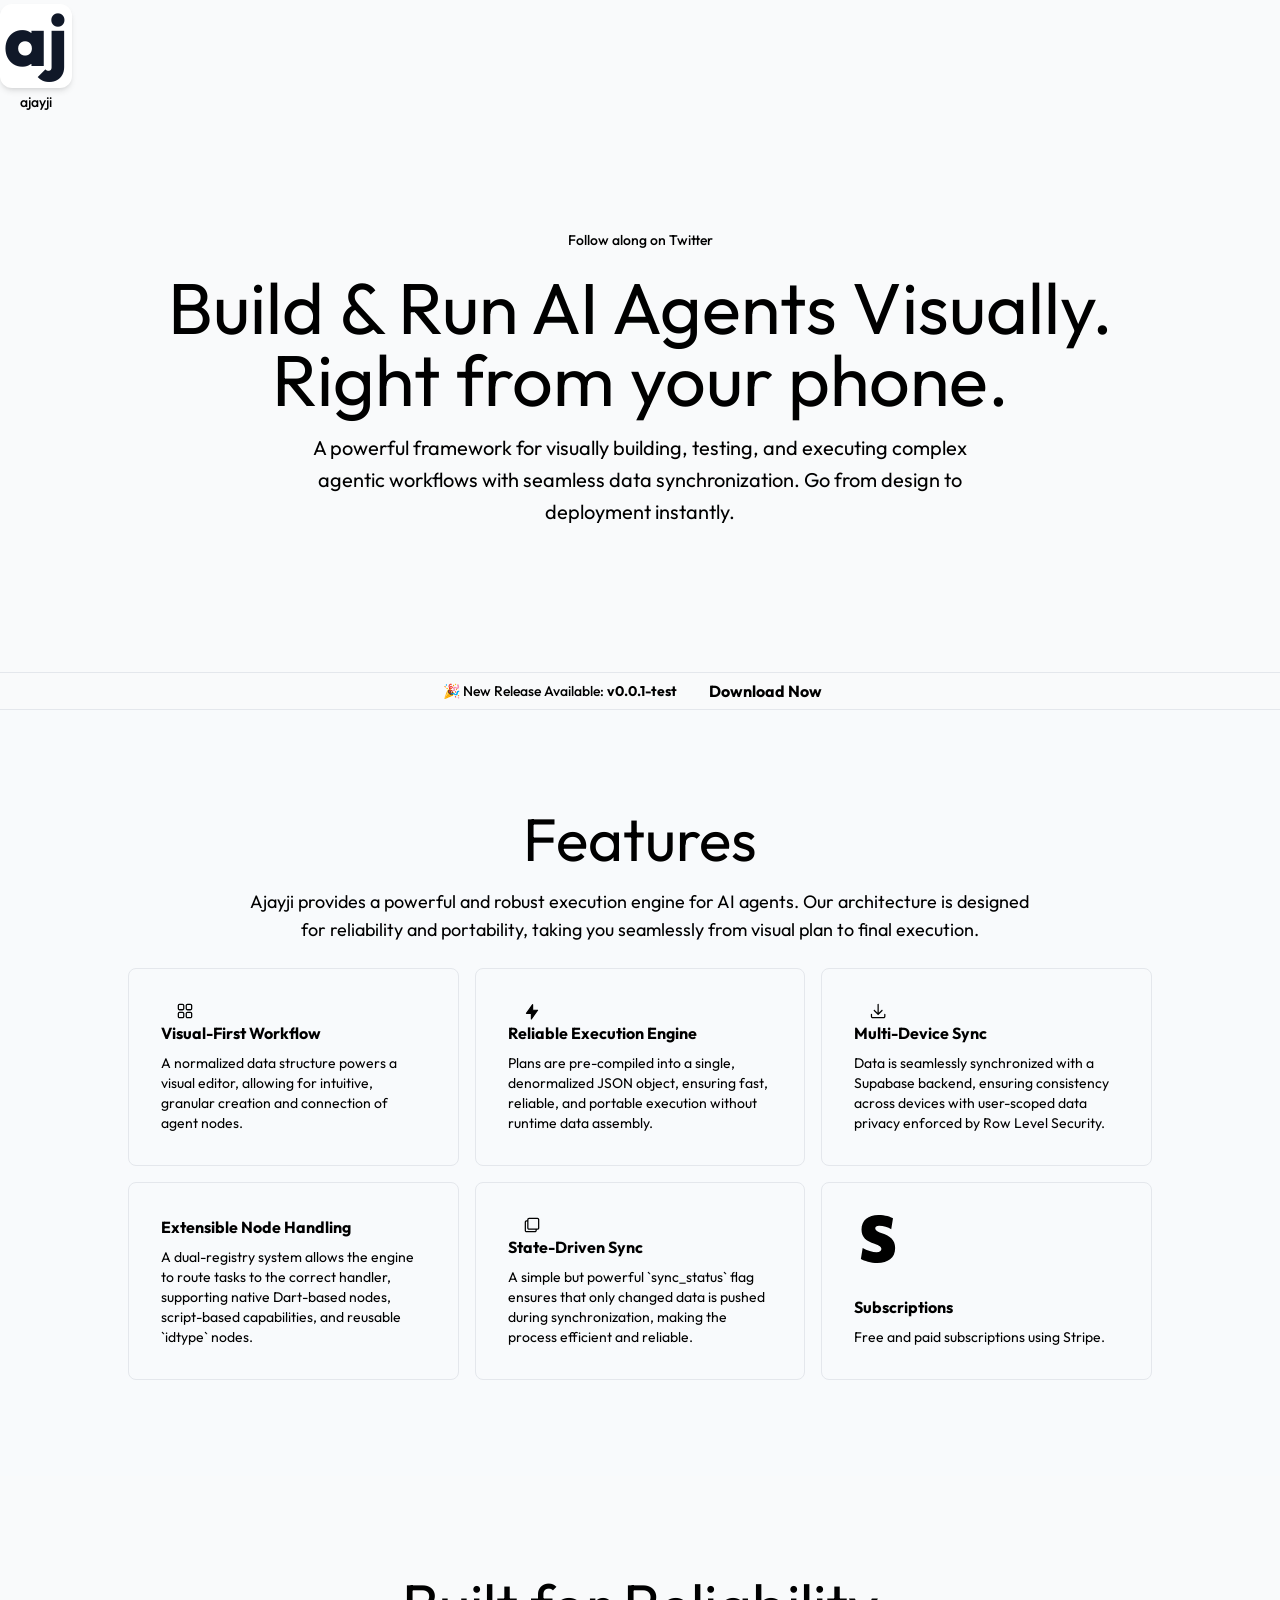
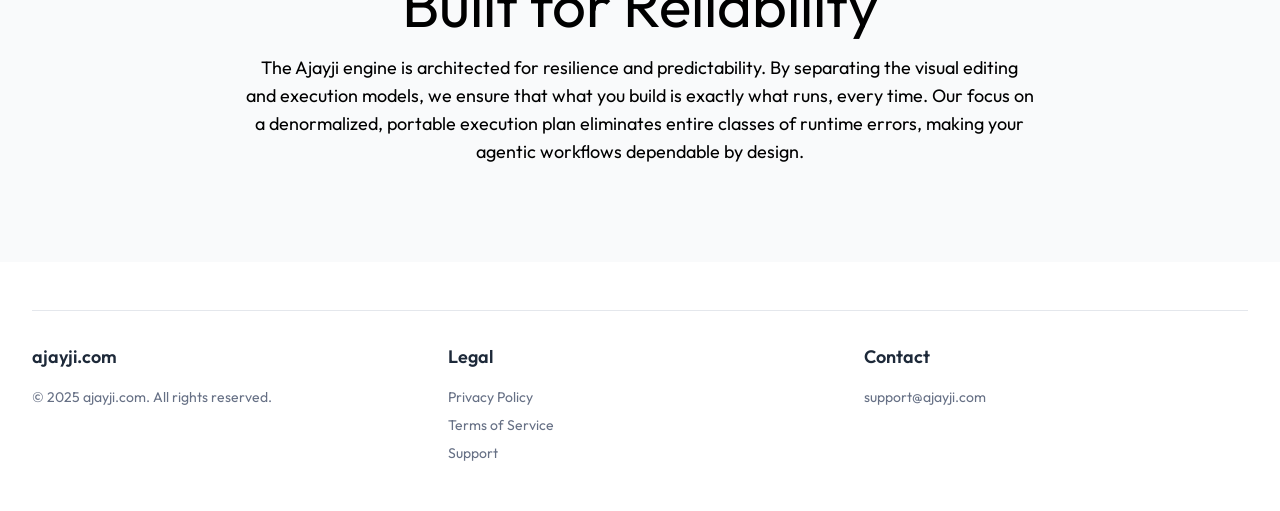
==== commit c77b1f21: "docs: update release banner to v0.0.1-test" ====
--- a/index.html
+++ b/index.html
@@ -100,9 +100,9 @@
         <section class="py-4 flex justify-center bg-blue-50 dark:bg-blue-900/20 border-y border-blue-100 dark:border-blue-800">
             <div class="container flex items-center justify-center gap-4 text-center">
                 <span class="text-sm font-medium text-blue-800 dark:text-blue-200">
-                    🎉 New Release Available: <strong>v0.0.0-test</strong>
+                    🎉 New Release Available: <strong>v0.0.1-test</strong>
                 </span>
-                <a href="https://github.com/teamajayji/release/releases/tag/v0.0.0-test" target="_blank" class="rounded-full bg-blue-600 px-4 py-1.5 text-xs font-bold text-black hover:bg-blue-700 transition-colors dark:text-black" style="color: black !important;">
+                <a href="https://github.com/teamajayji/release/releases/tag/v0.0.1-test" target="_blank" class="rounded-full bg-blue-600 px-4 py-1.5 text-xs font-bold text-black hover:bg-blue-700 transition-colors dark:text-black" style="color: black !important;">
                     Download Now
                 </a>
             </div>
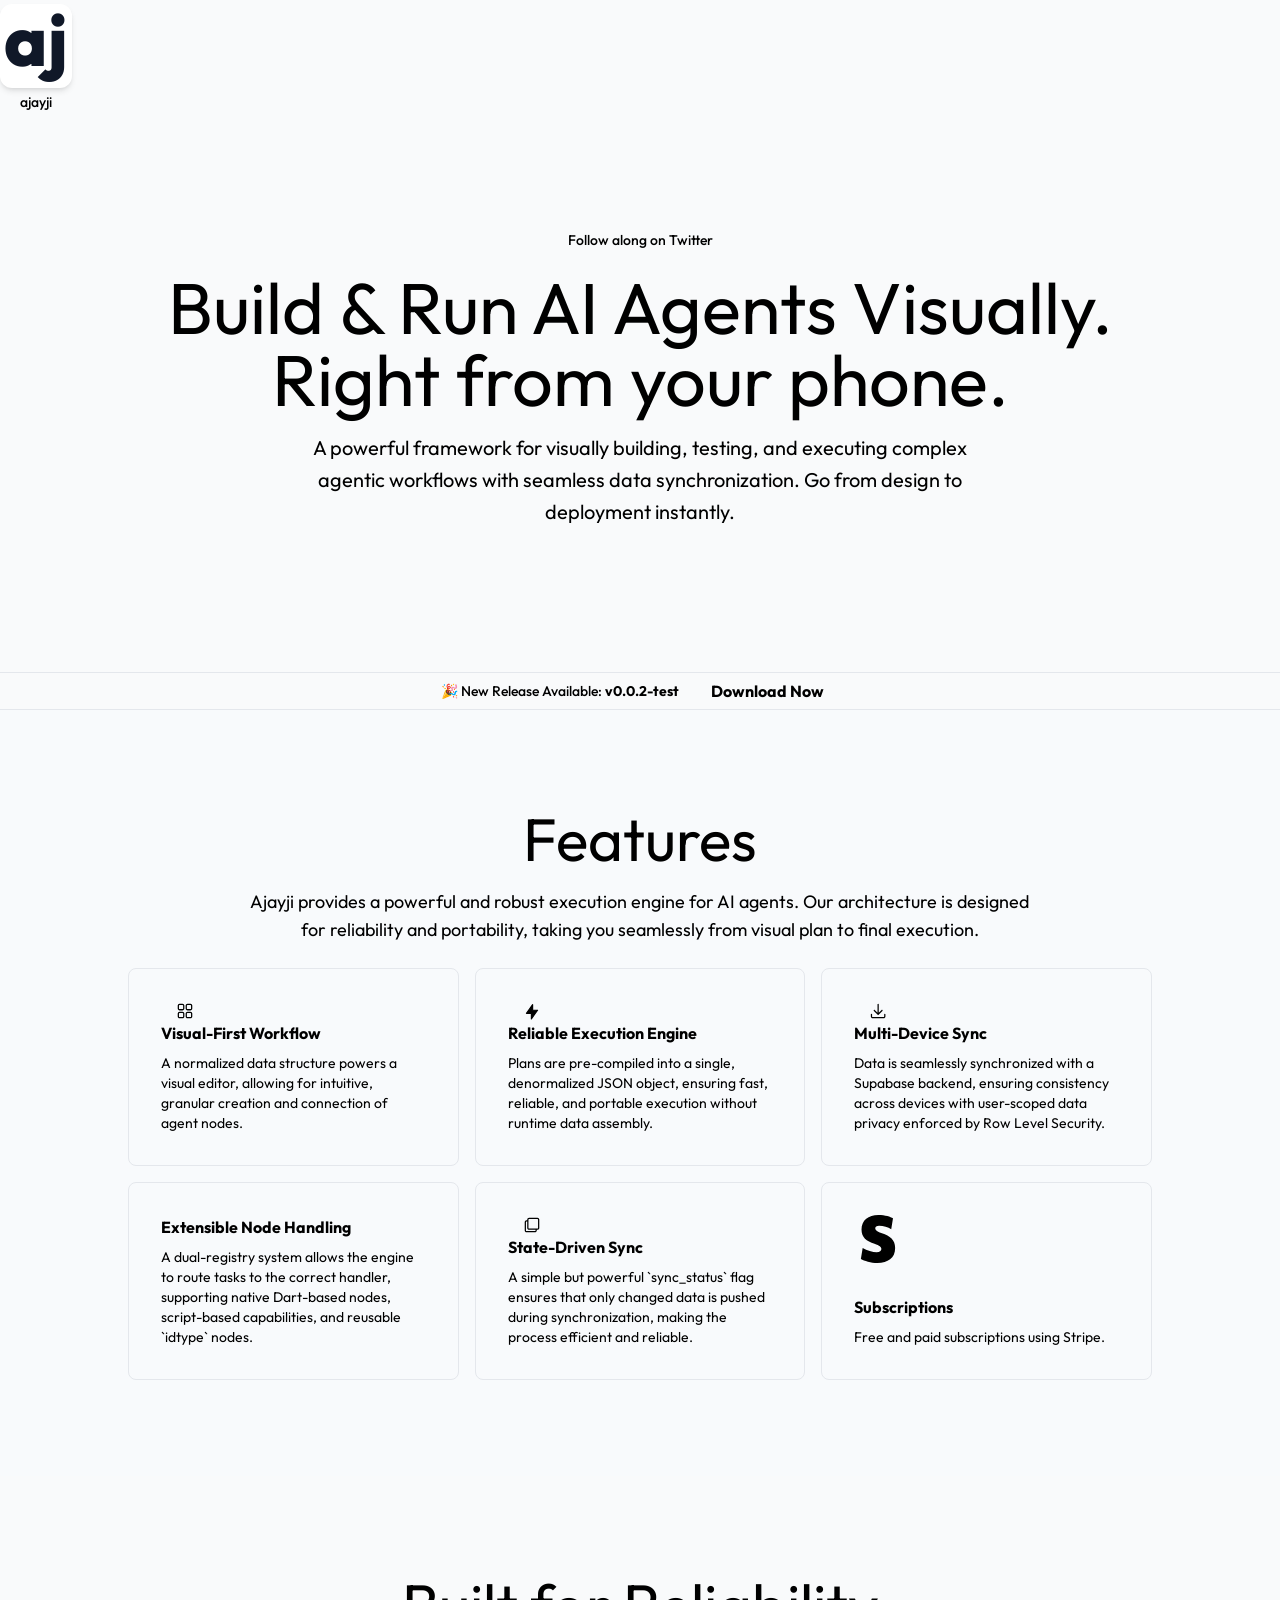
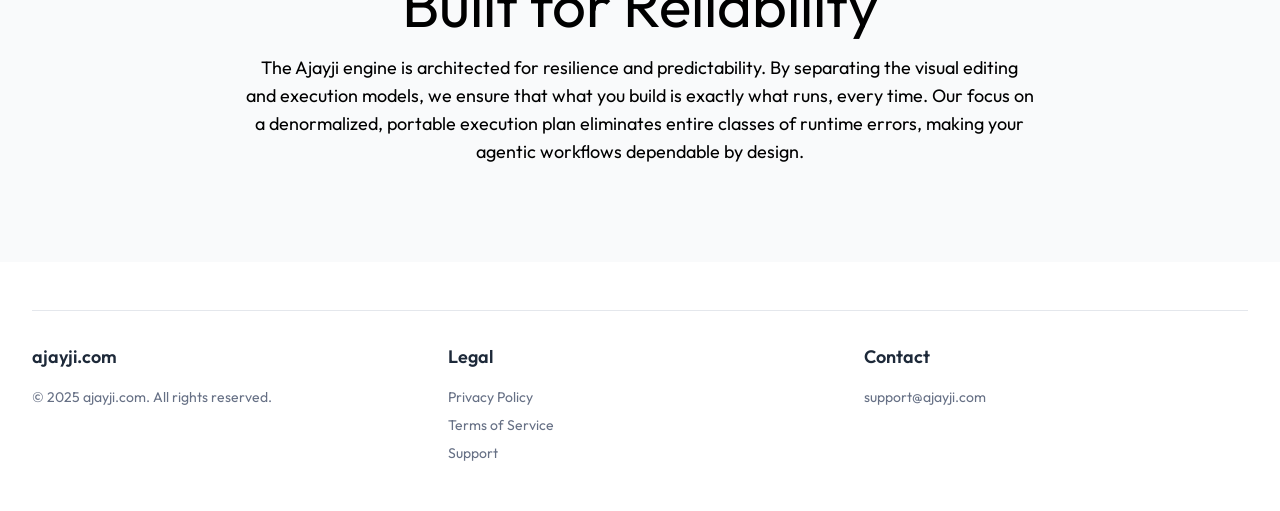
==== commit 52c06e91: "docs: update release banner to v0.0.2-test" ====
--- a/index.html
+++ b/index.html
@@ -100,9 +100,9 @@
         <section class="py-4 flex justify-center bg-blue-50 dark:bg-blue-900/20 border-y border-blue-100 dark:border-blue-800">
             <div class="container flex items-center justify-center gap-4 text-center">
                 <span class="text-sm font-medium text-blue-800 dark:text-blue-200">
-                    🎉 New Release Available: <strong>v0.0.1-test</strong>
+                    🎉 New Release Available: <strong>v0.0.2-test</strong>
                 </span>
-                <a href="https://github.com/teamajayji/release/releases/tag/v0.0.1-test" target="_blank" class="rounded-full bg-blue-600 px-4 py-1.5 text-xs font-bold text-black hover:bg-blue-700 transition-colors dark:text-black" style="color: black !important;">
+                <a href="https://github.com/teamajayji/release/releases/tag/v0.0.2-test" target="_blank" class="rounded-full bg-blue-600 px-4 py-1.5 text-xs font-bold text-black hover:bg-blue-700 transition-colors dark:text-black" style="color: black !important;">
                     Download Now
                 </a>
             </div>
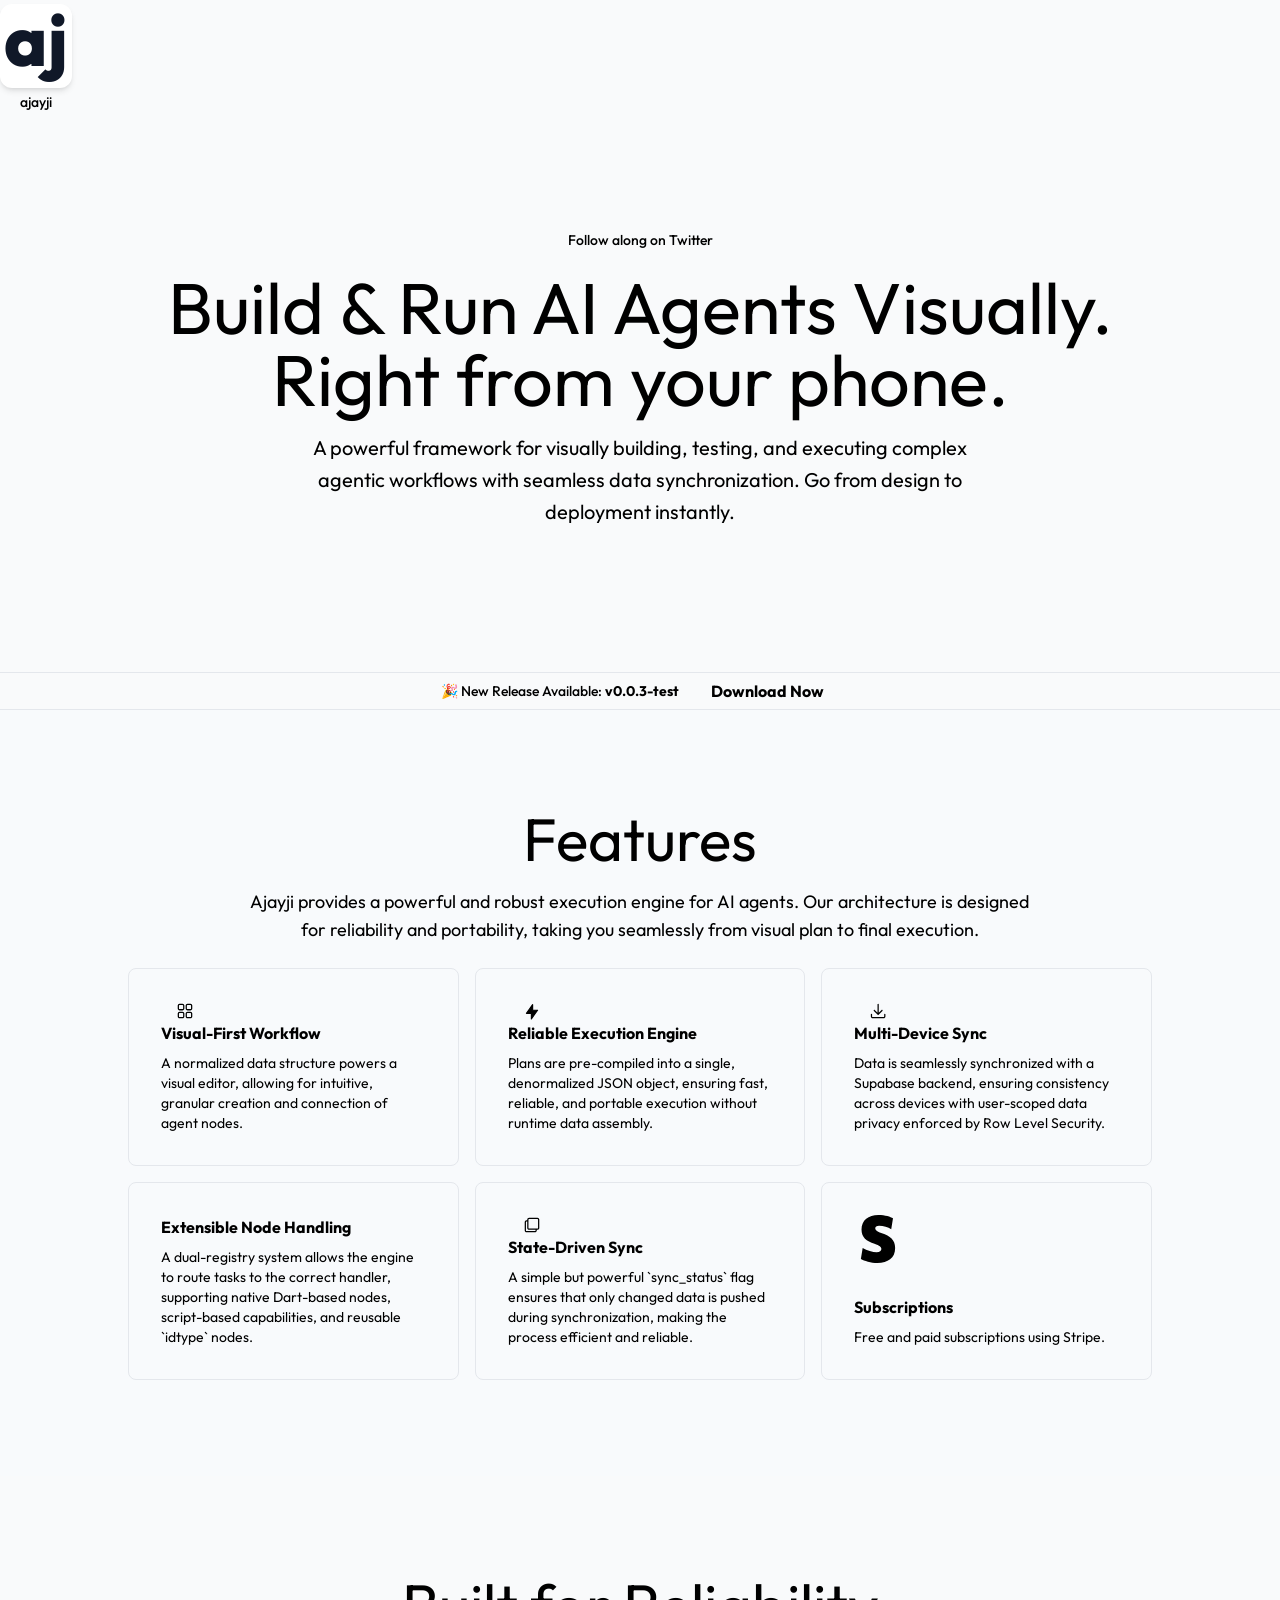
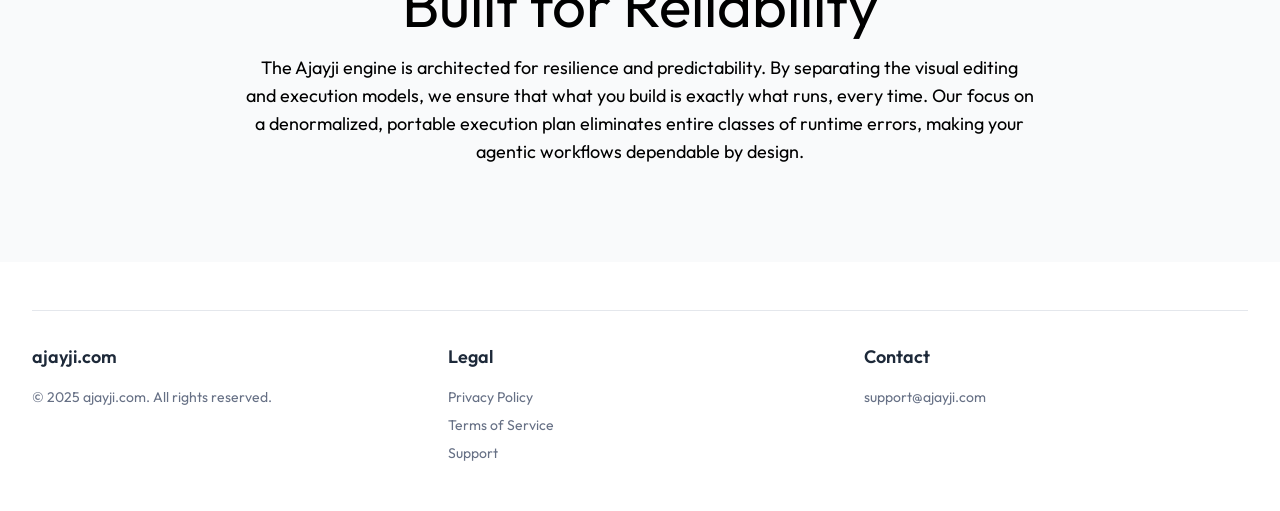
==== commit f09a9e94: "docs: update release banner to v0.0.3-test" ====
--- a/index.html
+++ b/index.html
@@ -100,9 +100,9 @@
         <section class="py-4 flex justify-center bg-blue-50 dark:bg-blue-900/20 border-y border-blue-100 dark:border-blue-800">
             <div class="container flex items-center justify-center gap-4 text-center">
                 <span class="text-sm font-medium text-blue-800 dark:text-blue-200">
-                    🎉 New Release Available: <strong>v0.0.2-test</strong>
+                    🎉 New Release Available: <strong>v0.0.3-test</strong>
                 </span>
-                <a href="https://github.com/teamajayji/release/releases/tag/v0.0.2-test" target="_blank" class="rounded-full bg-blue-600 px-4 py-1.5 text-xs font-bold text-black hover:bg-blue-700 transition-colors dark:text-black" style="color: black !important;">
+                <a href="https://github.com/teamajayji/release/releases/tag/v0.0.3-test" target="_blank" class="rounded-full bg-blue-600 px-4 py-1.5 text-xs font-bold text-black hover:bg-blue-700 transition-colors dark:text-black" style="color: black !important;">
                     Download Now
                 </a>
             </div>
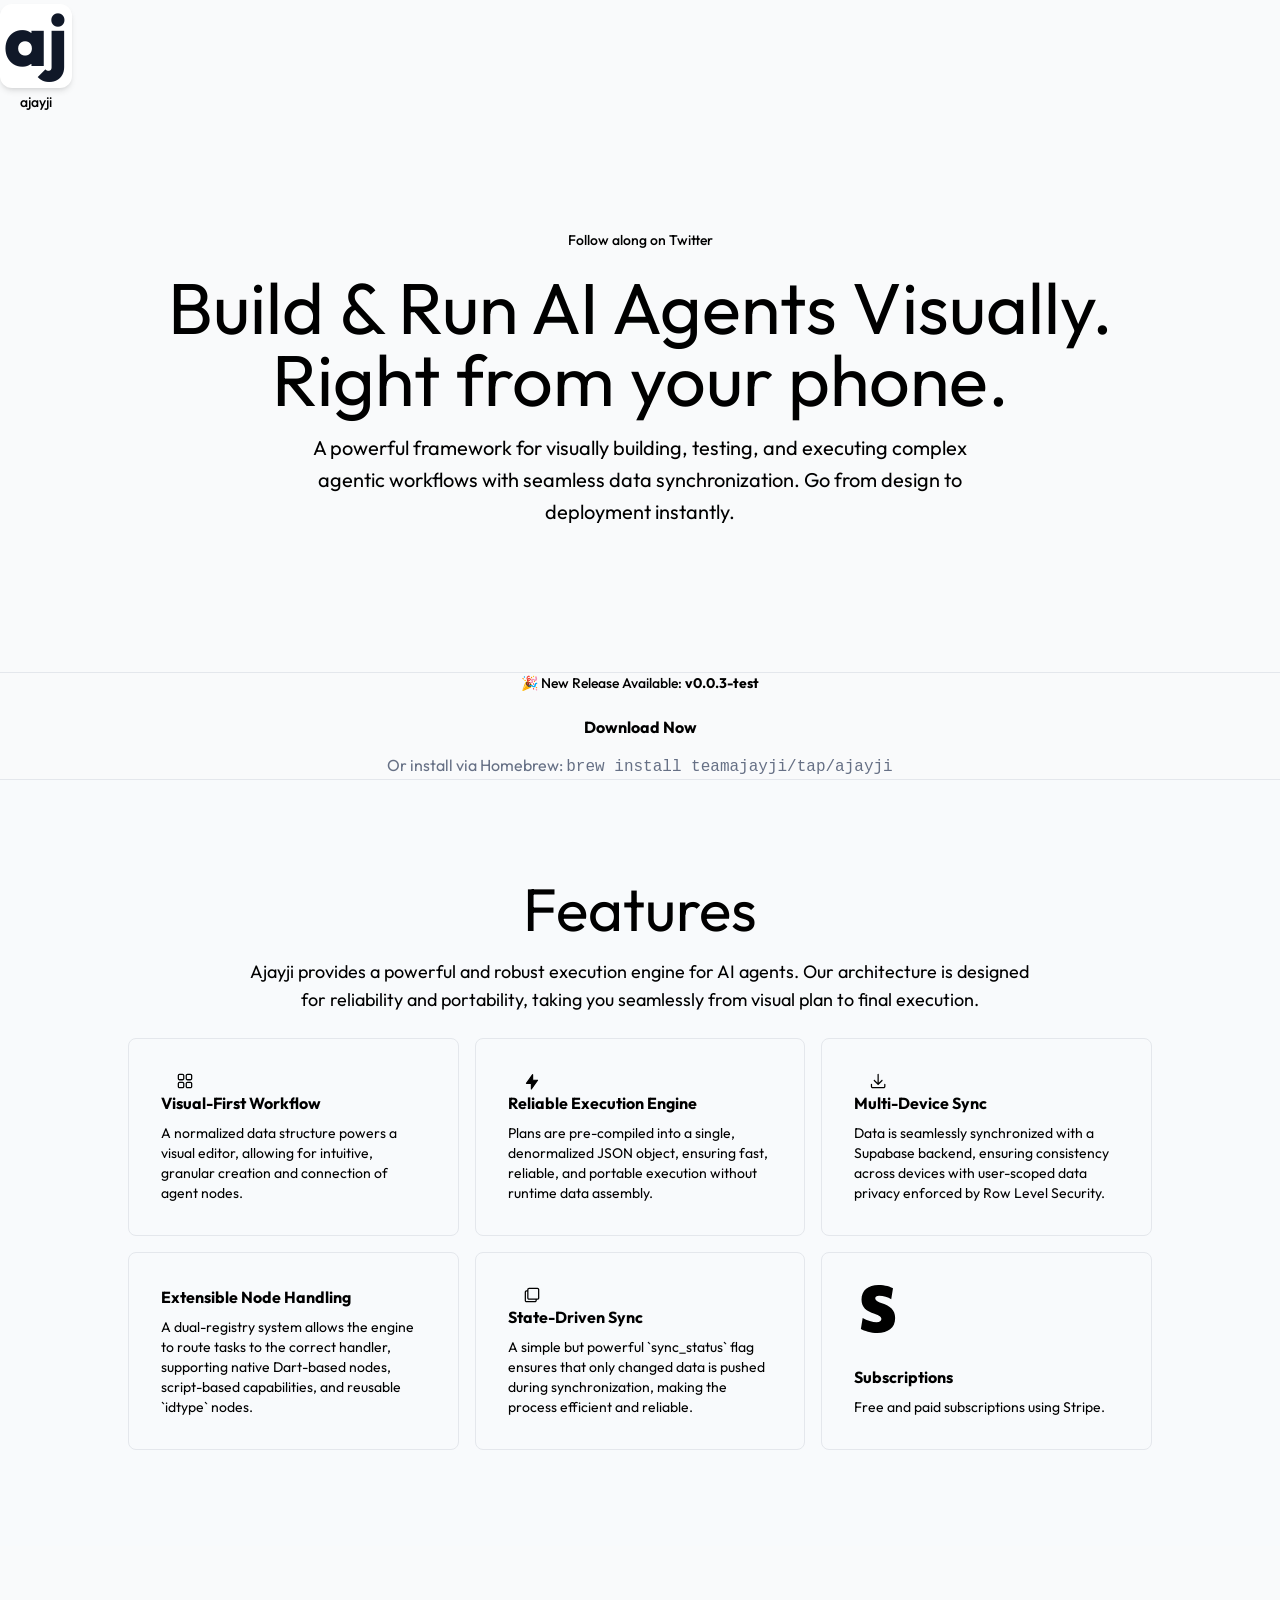
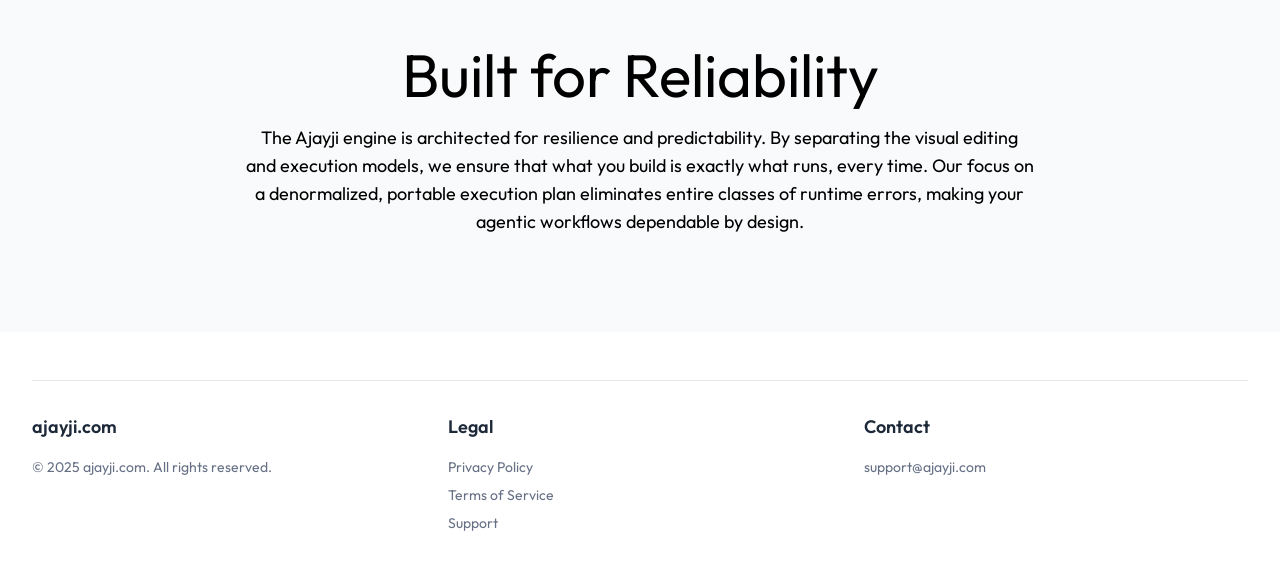
==== commit 0031f766: "added information about install via homebrew" ====
--- a/index.html
+++ b/index.html
@@ -97,14 +97,19 @@
         </section>
 
         <!-- LATEST_RELEASE_START -->
-        <section class="py-4 flex justify-center bg-blue-50 dark:bg-blue-900/20 border-y border-blue-100 dark:border-blue-800">
-            <div class="container flex items-center justify-center gap-4 text-center">
+        <section class="py-4 flex flex-col justify-center bg-blue-50 dark:bg-blue-900/20 border-y border-blue-100 dark:border-blue-800">
+            <div class="container flex flex-col sm:flex-row items-center justify-center gap-4 text-center pb-2">
                 <span class="text-sm font-medium text-blue-800 dark:text-blue-200">
                     🎉 New Release Available: <strong>v0.0.3-test</strong>
                 </span>
                 <a href="https://github.com/teamajayji/release/releases/tag/v0.0.3-test" target="_blank" class="rounded-full bg-blue-600 px-4 py-1.5 text-xs font-bold text-black hover:bg-blue-700 transition-colors dark:text-black" style="color: black !important;">
                     Download Now
                 </a>
+            </div>
+            <div class="container flex justify-center text-center mt-2">
+                <span class="text-xs text-gray-500 dark:text-gray-400">
+                    Or install via Homebrew: <code class="bg-gray-100 dark:bg-gray-800 px-2 py-1 rounded text-blue-600 dark:text-blue-400 font-mono">brew install teamajayji/tap/ajayji</code>
+                </span>
             </div>
         </section>
         <!-- LATEST_RELEASE_END -->
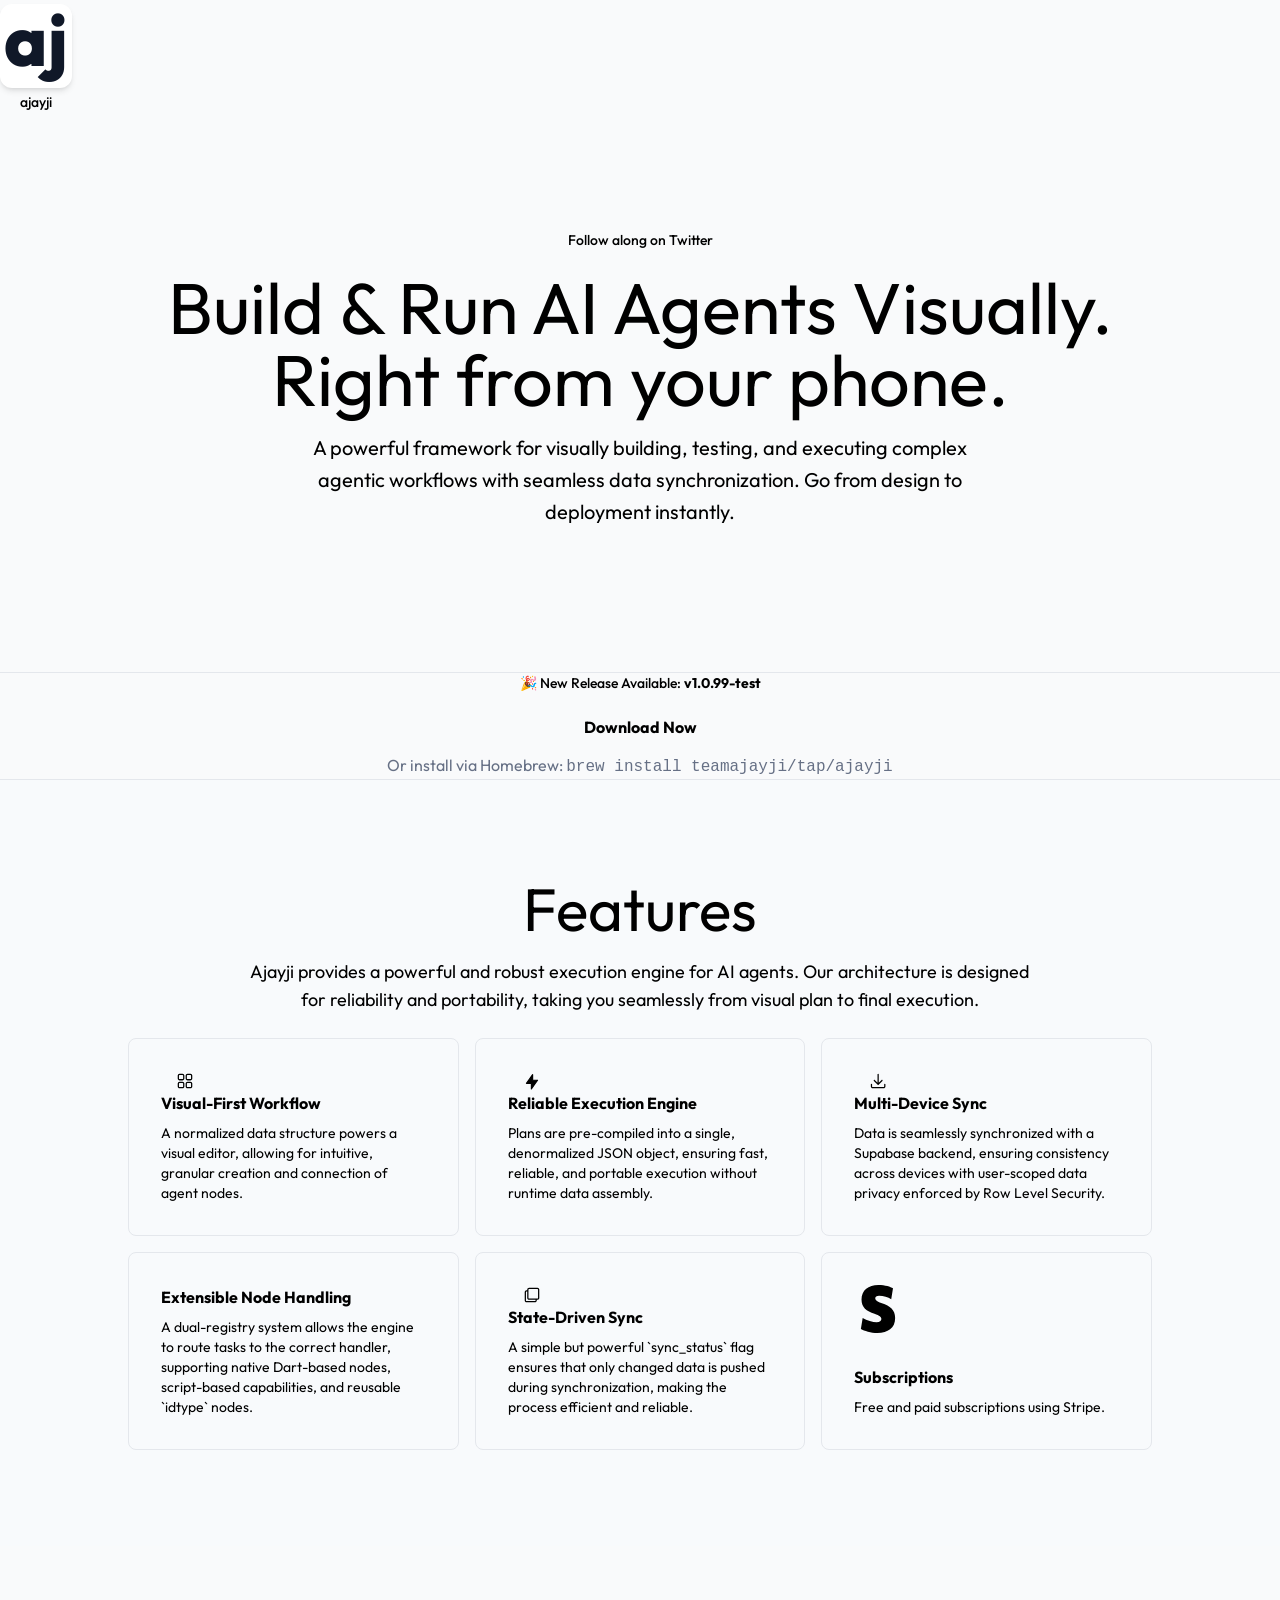
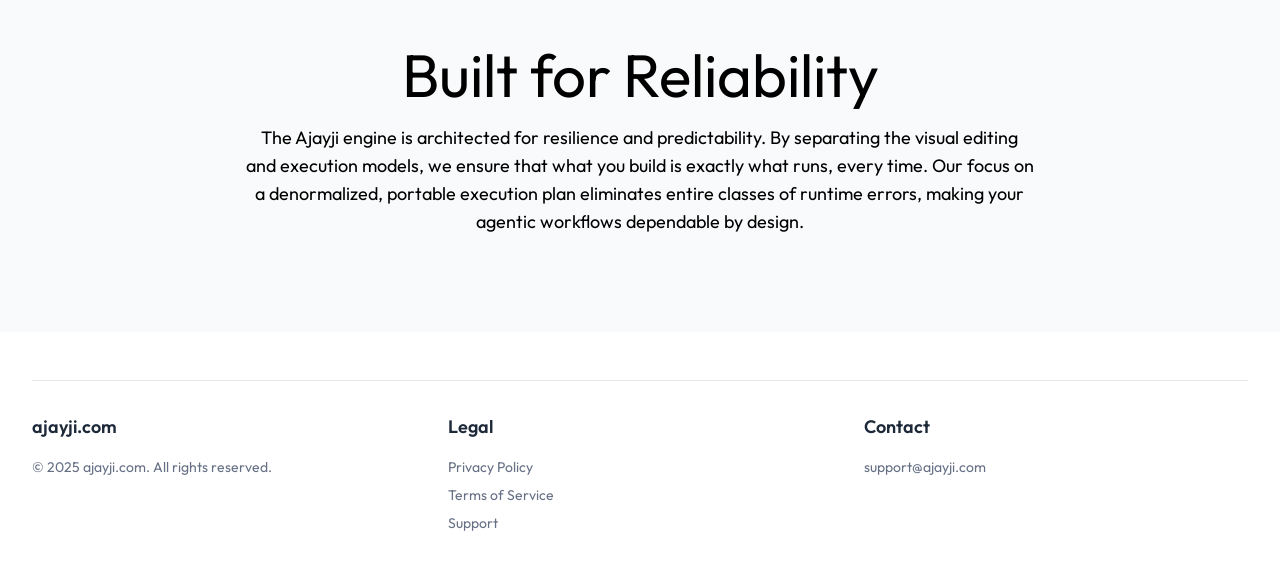
==== commit 6b60692f: "docs: update release banner to v1.0.99-test" ====
--- a/index.html
+++ b/index.html
@@ -100,9 +100,9 @@
         <section class="py-4 flex flex-col justify-center bg-blue-50 dark:bg-blue-900/20 border-y border-blue-100 dark:border-blue-800">
             <div class="container flex flex-col sm:flex-row items-center justify-center gap-4 text-center pb-2">
                 <span class="text-sm font-medium text-blue-800 dark:text-blue-200">
-                    🎉 New Release Available: <strong>v0.0.3-test</strong>
+                    🎉 New Release Available: <strong>v1.0.99-test</strong>
                 </span>
-                <a href="https://github.com/teamajayji/release/releases/tag/v0.0.3-test" target="_blank" class="rounded-full bg-blue-600 px-4 py-1.5 text-xs font-bold text-black hover:bg-blue-700 transition-colors dark:text-black" style="color: black !important;">
+                <a href="https://github.com/teamajayji/release/releases/tag/v1.0.99-test" target="_blank" class="rounded-full bg-blue-600 px-4 py-1.5 text-xs font-bold text-black hover:bg-blue-700 transition-colors dark:text-black" style="color: black !important;">
                     Download Now
                 </a>
             </div>
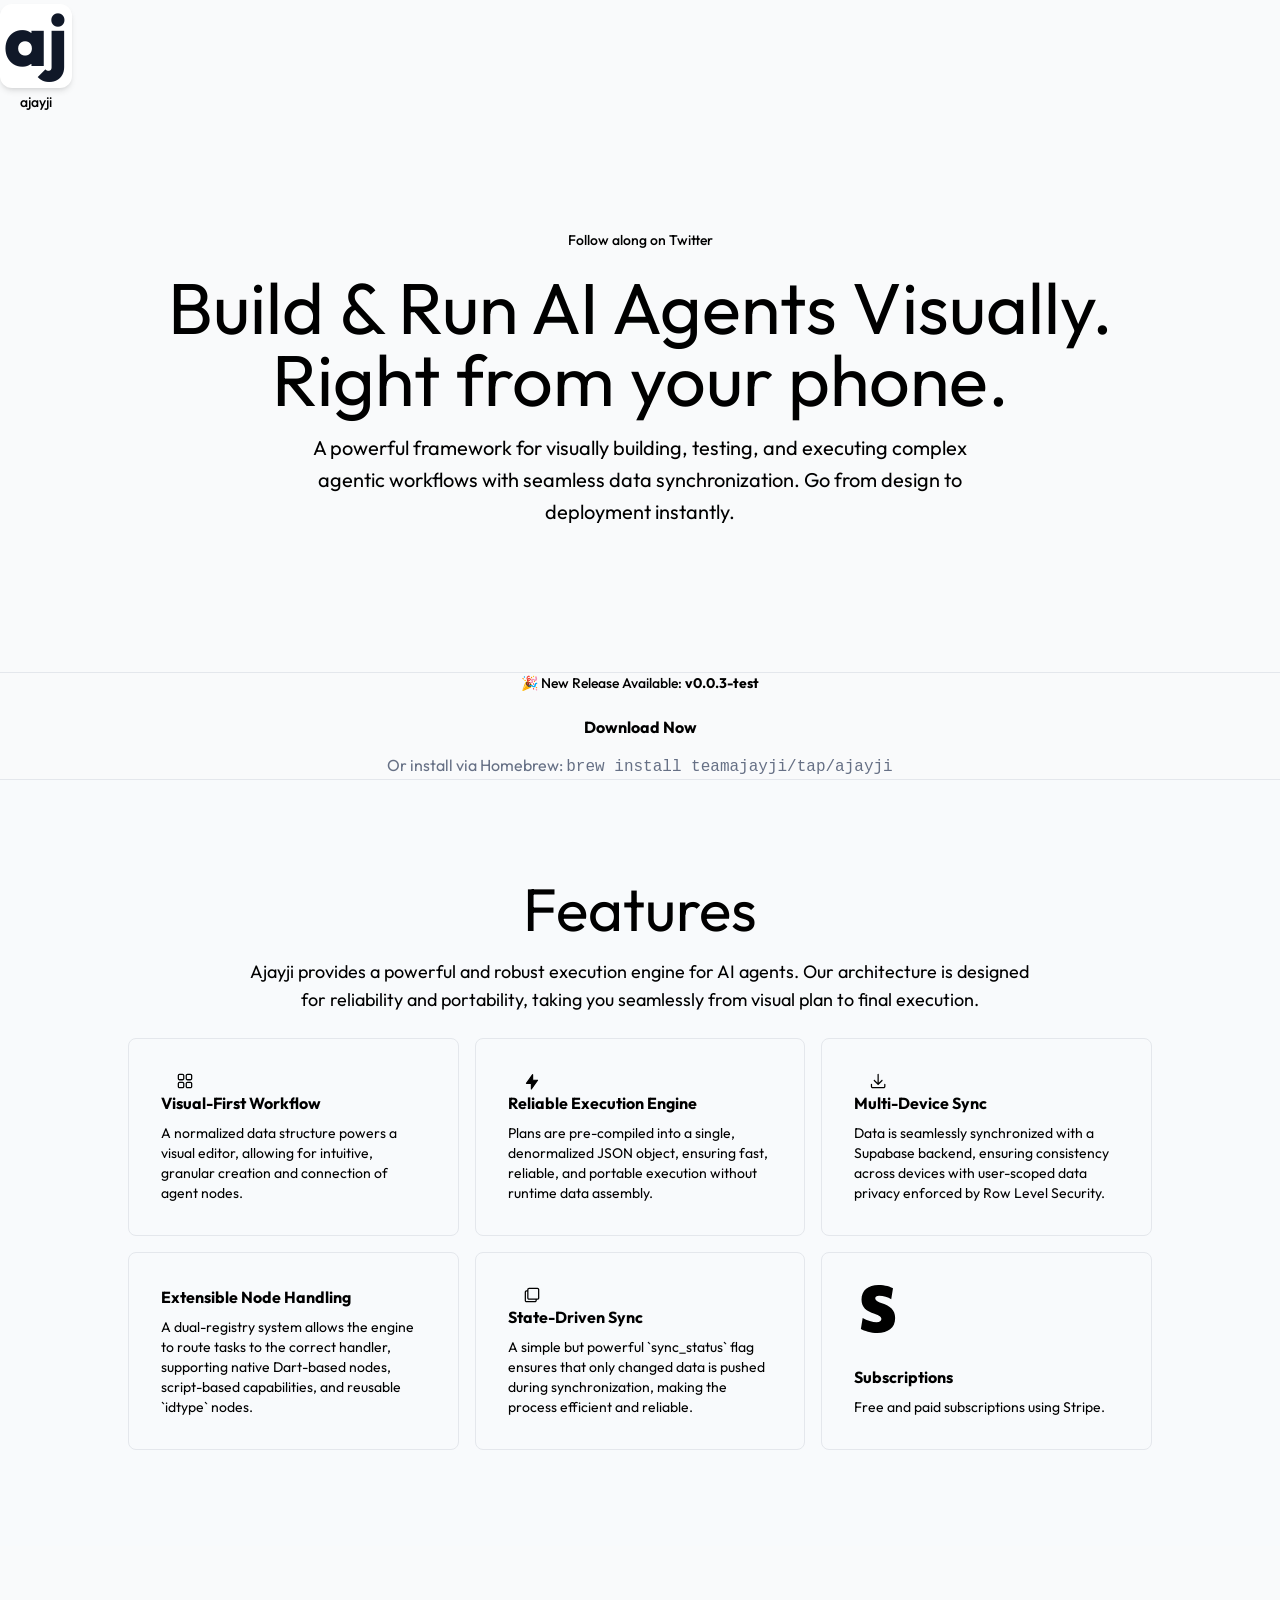
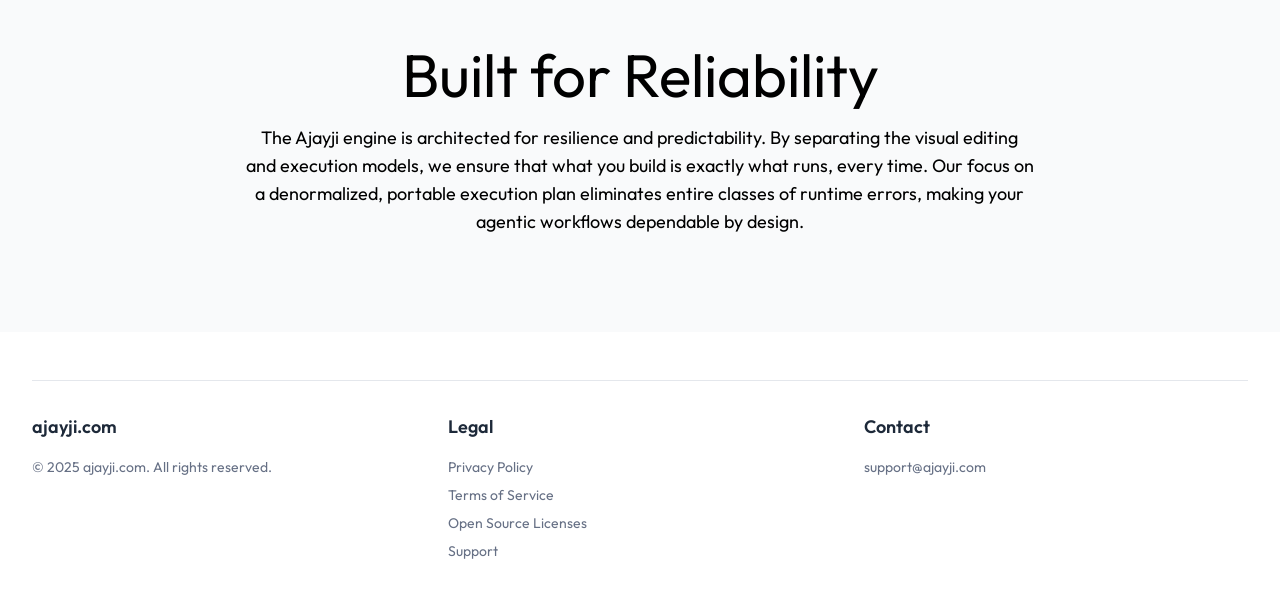
==== commit dcb6a05c: "added the license related updates to the website." ====
--- a/index.html
+++ b/index.html
@@ -100,9 +100,9 @@
         <section class="py-4 flex flex-col justify-center bg-blue-50 dark:bg-blue-900/20 border-y border-blue-100 dark:border-blue-800">
             <div class="container flex flex-col sm:flex-row items-center justify-center gap-4 text-center pb-2">
                 <span class="text-sm font-medium text-blue-800 dark:text-blue-200">
-                    🎉 New Release Available: <strong>v1.0.99-test</strong>
+                    🎉 New Release Available: <strong>v0.0.3-test</strong>
                 </span>
-                <a href="https://github.com/teamajayji/release/releases/tag/v1.0.99-test" target="_blank" class="rounded-full bg-blue-600 px-4 py-1.5 text-xs font-bold text-black hover:bg-blue-700 transition-colors dark:text-black" style="color: black !important;">
+                <a href="https://github.com/teamajayji/release/releases/tag/v0.0.3-test" target="_blank" class="rounded-full bg-blue-600 px-4 py-1.5 text-xs font-bold text-black hover:bg-blue-700 transition-colors dark:text-black" style="color: black !important;">
                     Download Now
                 </a>
             </div>
@@ -372,14 +372,21 @@
                   <li>
                     <a
                       class="hover:text-brand-500 dark:hover:text-brand-400"
-                      href="/terms-of-service"
+                      href="/terms-of-service.html"
                       >Terms of Service
                     </a>
                   </li>
                   <li>
                     <a
                       class="hover:text-brand-500 dark:hover:text-brand-400"
-                      href="/support"
+                      href="/open-source.html"
+                      >Open Source Licenses
+                    </a>
+                  </li>
+                  <li>
+                    <a
+                      class="hover:text-brand-500 dark:hover:text-brand-400"
+                      href="/support.html"
                       >Support
                     </a>
                   </li>
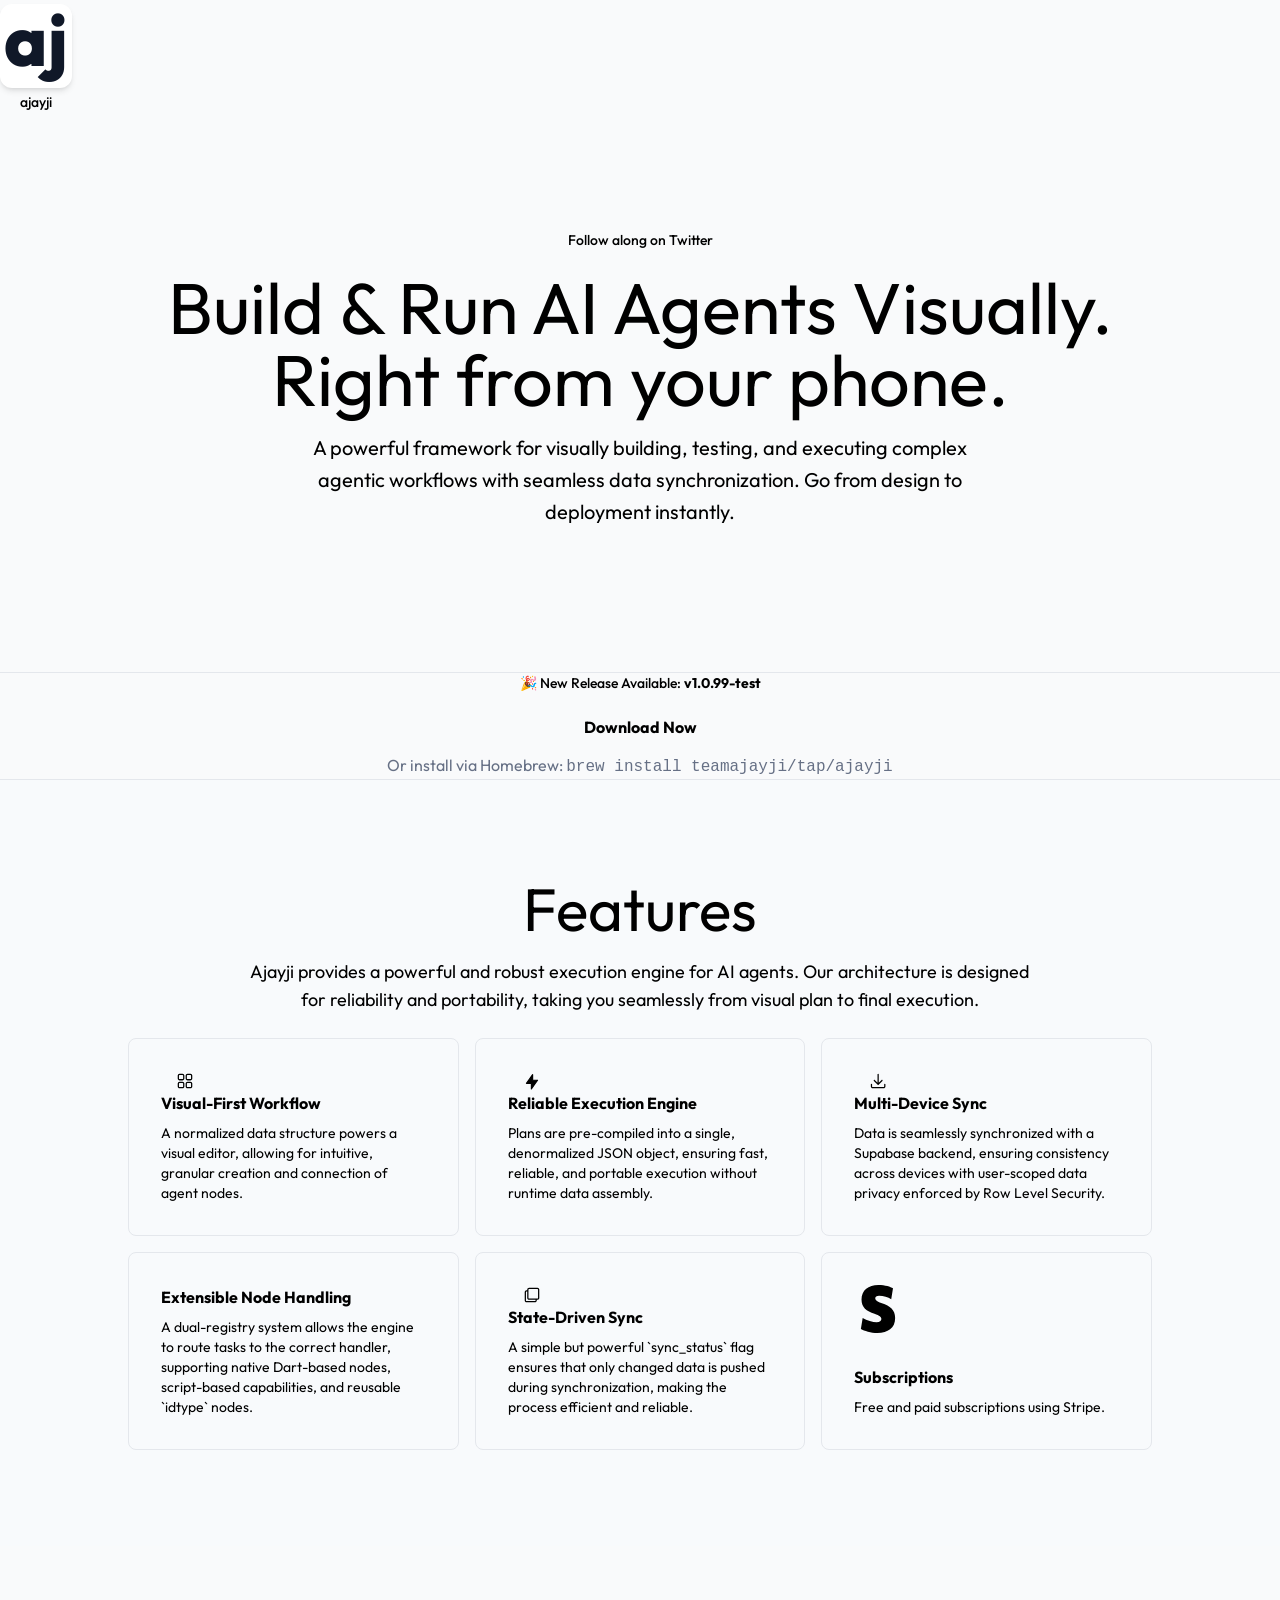
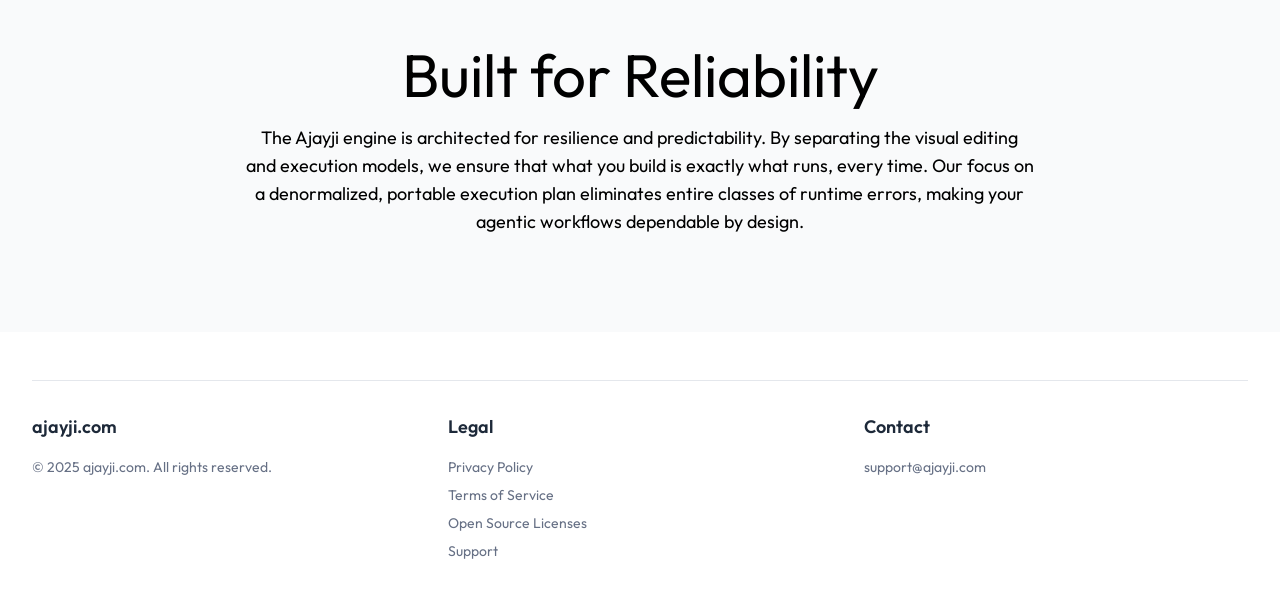
==== commit 3f3c6fb8: "Merge branch 'main' of https://github.com/teamajayji/home" ====
--- a/index.html
+++ b/index.html
@@ -100,9 +100,9 @@
         <section class="py-4 flex flex-col justify-center bg-blue-50 dark:bg-blue-900/20 border-y border-blue-100 dark:border-blue-800">
             <div class="container flex flex-col sm:flex-row items-center justify-center gap-4 text-center pb-2">
                 <span class="text-sm font-medium text-blue-800 dark:text-blue-200">
-                    🎉 New Release Available: <strong>v0.0.3-test</strong>
+                    🎉 New Release Available: <strong>v1.0.99-test</strong>
                 </span>
-                <a href="https://github.com/teamajayji/release/releases/tag/v0.0.3-test" target="_blank" class="rounded-full bg-blue-600 px-4 py-1.5 text-xs font-bold text-black hover:bg-blue-700 transition-colors dark:text-black" style="color: black !important;">
+                <a href="https://github.com/teamajayji/release/releases/tag/v1.0.99-test" target="_blank" class="rounded-full bg-blue-600 px-4 py-1.5 text-xs font-bold text-black hover:bg-blue-700 transition-colors dark:text-black" style="color: black !important;">
                     Download Now
                 </a>
             </div>
